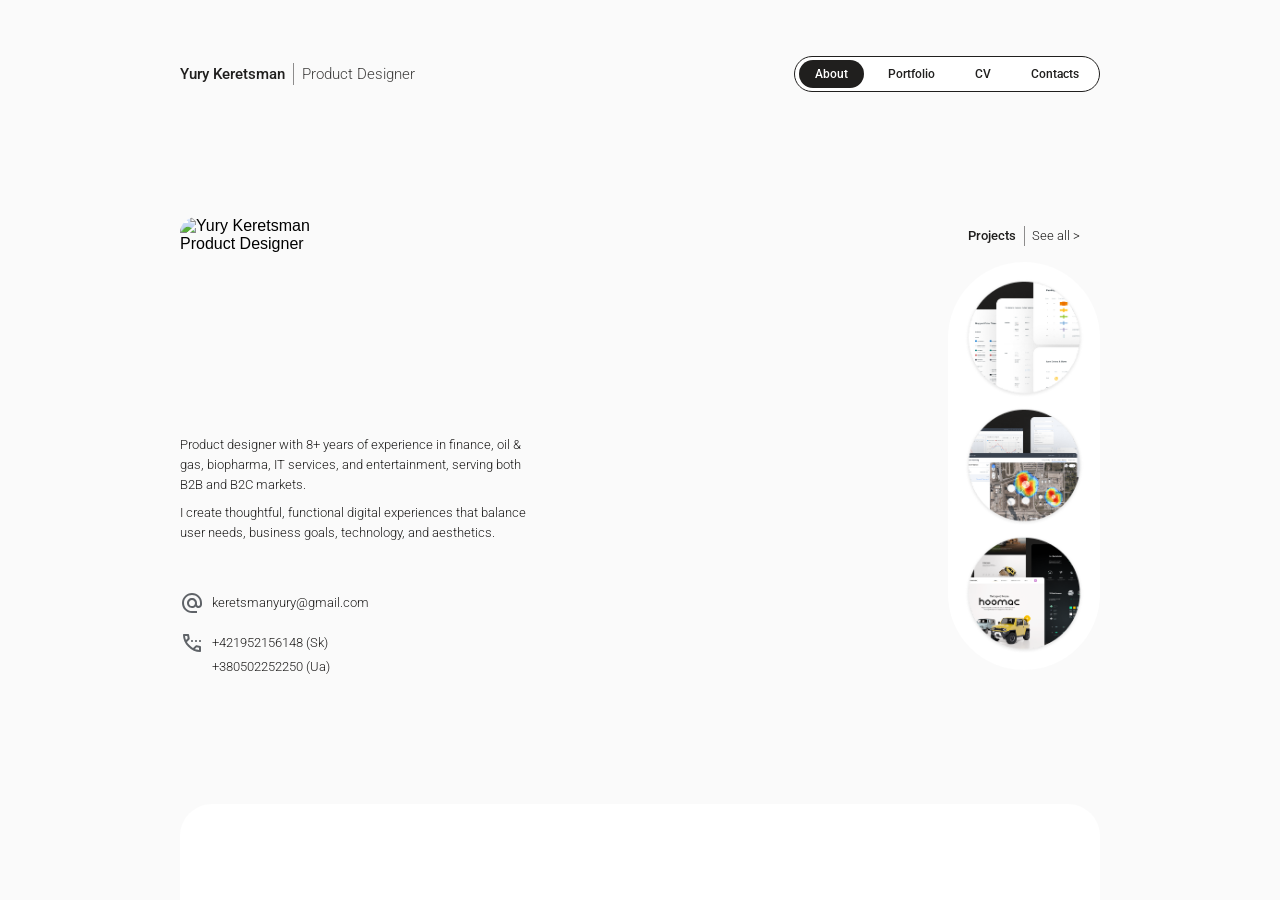
==== index.html @ 00b0b69a "Initial commit portfolio" ====
<!DOCTYPE html>
<html lang="en">
<head>
  <meta charset="UTF-8">
  <title>My Portfolio</title>
  <link rel="stylesheet" href="style.css">
  <link rel="icon" href="favicon.png" type="image/x-icon">
  <link href="https://fonts.googleapis.com/css?family=Roboto:300,400,500&display=swap" rel="stylesheet">
</head>
<body>
  <!-- Global Navigation Header -->
  <header id="global-header">
    <div id="site-name">
      <span class="site-static">Yury Keretsman</span>
      <span class="site-divider"></span>
      <span class="site-dynamic">Product Designer</span>
    </div>
    <nav id="tab-bar">
      <button class="tab" data-target="section1">About</button>
      <button class="tab" data-target="section2">Portfolio</button>
      <button class="tab" data-target="section3">CV</button>
      <button class="tab" data-target="section4">Contacts</button>
    </nav>
  </header>

  <!-- Content Sections -->
  <main>
    <section id="section1" class="content-section active">
      <div class="section1-wrapper">
        <div class="section1-columns">
          <div class="section1-bio">
            <img 
              src="assets/YuryKeretsman.png" 
              alt="Yury Keretsman Product Designer" 
              width="170" 
              height="170"
              class="bio-image"
            >
            <div class="bio-description">
              <p class="bio-paragraph">
                Product designer with 8+ years of experience in finance, oil & gas, biopharma, IT services, and entertainment, serving both B2B and B2C markets.
              </p>
              <p class="bio-paragraph">
                I create thoughtful, functional digital experiences that balance user needs, business goals, technology, and aesthetics.
              </p>
            </div>
            <div class="bio-contacts">
              <div class="contact-row">
                <img src="Assets/icons/email.svg" alt="Email icon" class="contact-icon">
                <span class="contact-email">keretsmanyury@gmail.com</span>
              </div>
              <div class="contact-row">
                <img src="Assets/icons/phone.svg" alt="Phone icon" class="contact-icon">
                <span class="contact-phone">+421952156148 (Sk)<br>+380502252250 (Ua)
                </span>
              </div>
            </div>
          </div>
          <div class="section1-works">
            <div class="section1-works-header-row">
              <div class="section1-works-header">Projects</div>
              <span class="section1-works-divider"></span>
              <a href="#" class="section1-works-link" id="see-all-link">See all &gt;</a>
            </div>
            <div class="section1-works-block">
              <div class="works-thumbs">
                <div class="works-thumb-wrapper">
                  <img src="Assets/projects/thumbs/project-thumb-1.png" alt="Project 1" class="works-thumb-img">
                  <div class="works-thumb-overlay">
                    <span class="works-thumb-arrow"></span>
                  </div>
                  <div class="works-thumb-popup">
                    <div class="works-thumb-popup-col">
                      <!-- Left column content for Project 1 -->
                    </div>
                    <div class="works-thumb-popup-col">
                      <!-- Right column content for Project 1 -->
                    </div>
                    <span class="works-thumb-popup-arrow works-thumb-popup-arrow-top"></span>
                  </div>
                </div>
                <div class="works-thumb-wrapper">
                  <img src="Assets/projects/thumbs/project-thumb-2.png" alt="Project 2" class="works-thumb-img">
                  <div class="works-thumb-overlay">
                    <span class="works-thumb-arrow"></span>
                  </div>
                  <div class="works-thumb-popup">
                    <div class="works-thumb-popup-col">
                      <!-- Left column content for Project 2 -->
                    </div>
                    <div class="works-thumb-popup-col">
                      <!-- Right column content for Project 2 -->
                    </div>
                    <span class="works-thumb-popup-arrow works-thumb-popup-arrow-middle"></span>
                  </div>
                </div>
                <div class="works-thumb-wrapper">
                  <img src="Assets/projects/thumbs/project-thumb-3.png" alt="Project 3" class="works-thumb-img">
                  <div class="works-thumb-overlay">
                    <span class="works-thumb-arrow"></span>
                  </div>
                  <div class="works-thumb-popup">
                    <div class="works-thumb-popup-col">
                      <!-- Left column content for Project 3 -->
                    </div>
                    <div class="works-thumb-popup-col">
                      <!-- Right column content for Project 3 -->
                    </div>
                    <span class="works-thumb-popup-arrow works-thumb-popup-arrow-bottom"></span>
                  </div>
                </div>
              </div>
            </div>
          </div>
        </div>
        <div class="section1-footer">
          <!-- Footer content goes here -->
        </div>
      </div>
    </section>
    <section id="section2" class="content-section">
      <h2>Section 2</h2>
      <button class="project-card" data-title="Project 2">Open Project 2</button>
    </section>
    <section id="section3" class="content-section">
      <h2>Section 3</h2>
      <button class="project-card" data-title="Project 3">Open Project 3</button>
    </section>
    <section id="section4" class="content-section">
      <h2>Section 4</h2>
      <button class="project-card" data-title="Project 4">Open Project 4</button>
    </section>
  </main>

  <!-- Project Modal -->
  <div id="project-modal" class="modal">
    <div class="modal-content">
      <span class="close-btn">&times;</span>
      <h3 id="modal-title">Project Title</h3>
      <p>Project details go here...</p>
    </div>
  </div>

  <script src="script.js"></script>
</body>
</html>
---- style.css ----
body {
  font-family: Arial, sans-serif;
  margin: 0;
  background: var(--greylight); /* set greylight background for all pages */
}

header {
  background-color: transparent; /* changed from #007acc */
  color: var(--black); /* changed from white */
  display: flex;
  justify-content: space-between;
  align-items: center;
  flex-wrap: wrap;
  max-width: 920px;
  margin-left: auto;
  margin-right: auto;
  height: 36px;
  margin-top: 56px;
}

/* Color variables */
:root {
  --black: #201F1E;
  --white: #ffffff;
  --greylight: #FAFAFA;
}

/* Tab-bar wrapper */
#tab-bar {
  display: flex;
  flex-wrap: wrap;
  height: 36px;
  border: 1px solid var(--black);
  background: var(--white);
  align-items: center;
  margin-top: 0;
  box-sizing: border-box;
  border-radius: 18px; /* updated from 6px to 18px */
  overflow: hidden;
  padding-left: 4px;
  padding-right: 4px;
}

/* Tab buttons */
#tab-bar .tab {
  font-family: 'Roboto', Arial, sans-serif;
  font-size: 12px;
  font-weight: 500;
  color: var(--black);
  background: transparent;
  border: none;
  outline: none;
  padding: 0 16px;
  height: 28px;
  margin-left: 8px;
  margin-right: 0;
  cursor: pointer;
  border-radius: 14px; /* updated from 4px to 14px */
  transition: background 0.3s, color 0.3s;
  display: flex;
  align-items: center;
  justify-content: center;
  white-space: nowrap;
}

/* Remove left margin for first tab */
#tab-bar .tab:first-child {
  margin-left: 0;
}

/* Selected tab */
#tab-bar .tab.selected {
  background: var(--black);
  color: var(--white);
  transition: background 0.3s, color 0.3s;
}

/* Content Sections */
.content-section {
  display: none;
  padding: 20px;
  max-width: 920px;
  margin-left: auto;
  margin-right: auto;
}

.content-section.active {
  display: block;
}

#section1.content-section {
  padding: 0;
}

/* Modal Styling */
.modal {
  display: none; /* hidden by default */
  position: fixed;
  z-index: 1000;
  left: 0;
  top: 0;
  width: 100%;
  height: 100%;
  background-color: rgba(0,0,0,0.5);
}

.modal-content {
  background-color: white;
  margin: 10% auto;
  padding: 20px;
  width: 80%;
  max-width: 500px;
  position: relative;
  box-sizing: border-box;
}

.close-btn {
  position: absolute;
  right: 10px;
  top: 5px;
  cursor: pointer;
  font-size: 24px;
}

#site-name {
  display: flex;
  align-items: center;
  gap: 8px; /* changed from 12px to 8px */
  font-size: 18px;
  font-weight: 500;
  color: var(--black); /* ensure black text */
}

.site-static {
  white-space: nowrap;
  color: var(--black);
  font-family: 'Roboto', Arial, sans-serif;
  font-size: 15px;
  font-weight: 500; /* Medium */
}

.site-divider {
  display: inline-block;
  width: 0.5px;
  height: 22px;
  background: var(--black);
  opacity: 0.5;
  margin: 0; /* removed 8px margin */
}

.site-dynamic {
  white-space: nowrap;
  font-family: 'Roboto', Arial, sans-serif;
  font-size: 15px;
  font-weight: 300; /* Light */
  opacity: 0.85;
  color: var(--black); /* ensure black text */
}

/* Section 1 Wrapper */
.section1-wrapper {
  width: 100%;
  min-height: calc(100vh - 56px - 36px);
  display: flex;
  flex-direction: column;
  justify-content: flex-end;
  position: relative;
}

.section1-columns {
  display: flex;
  flex: 1 1 auto;
  width: 100%;
  gap: 0;
  align-items: center;
  margin-bottom: 96px;
}

.section1-bio {
  display: flex;
  flex-direction: column;
  gap: 48px;
  justify-content: flex-start;
  align-items: flex-start;
  flex: 1 1 0; /* occupy all available horizontal space */
  min-width: 0;
}

.bio-image {
  width: 170px;
  height: 170px;
  object-fit: cover;
  border-radius: 16px;
  display: block;
}

.bio-description {
  display: flex;
  flex-direction: column;
  gap: 8px;
  max-width: 360px;
}

.bio-paragraph {
  font-family: 'Roboto', Arial, sans-serif;
  font-size: 13px;
  font-weight: 300;
  color: var(--black);
  margin: 0;
  line-height: 20px; /* set line-height to 20px */
}

.bio-contacts {
  display: flex;
  flex-direction: column;
  gap: 16px; /* more space between rows */
}

.contact-row {
  display: flex;
  align-items: flex-start;
  gap: 8px;
}

.contact-icon {
  width: 24px;
  height: 24px;
  flex-shrink: 0;
  display: block;
}

.contact-email,
.contact-phone {
  font-family: 'Roboto', Arial, sans-serif;
  font-size: 13px;
  font-weight: 300; /* Light */
  color: var(--black);
  line-height: 24px; /* updated to 24px */
  display: block;
  white-space: pre-line;
}

.section1-works {
  width: 152px;
  flex: 0 0 152px;
  display: flex;
  flex-direction: column;
  align-items: center;
  justify-content: center; /* vertically center content */
  height: 100%;
}

.section1-works-header-row {
  display: flex;
  align-items: center;
  gap: 8px;
}

.section1-works-header {
  font-family: 'Roboto', Arial, sans-serif;
  font-size: 13px;
  font-weight: 500;
  color: var(--black);
  line-height: 20px;
  margin: 0;
}

.section1-works-divider {
  display: inline-block;
  width: 0.5px;
  height: 20px;
  background: var(--black);
  opacity: 0.5;
  margin: 0; /* removed 8px margin */
}

.section1-works-link {
  font-family: 'Roboto', Arial, sans-serif;
  font-size: 13px;
  font-weight: 300; /* Light */
  color: var(--black);
  text-decoration: none;
  cursor: pointer;
  line-height: 20px;
  margin: 0;
  transition: text-decoration 0.2s;
}

.section1-works-link:hover {
  text-decoration: underline;
}

.section1-footer {
  width: 100%;
  height: 96px;
  background: var(--white);
  border-top-left-radius: 32px;
  border-top-right-radius: 32px;
  position: absolute;
  left: 0;
  bottom: 0;
  box-sizing: border-box;
  display: flex;
  align-items: center;
  justify-content: center;
}

.section1-works-block {
  width: 100%;
  height: 408px;
  background: var(--white);
  border-radius: 76px;
  margin-top: 16px;
  box-sizing: border-box;
  display: flex;
  align-items: center;
  justify-content: center;
}

.works-thumbs {
  display: flex;
  flex-direction: column;
  align-items: center;
  justify-content: center;
  gap: 8px;
  height: 100%;
  width: 100%;
}

/* Default thumb size */
.works-thumb-img {
  width: 120px;
  height: 120px;
  object-fit: cover;
  border-radius: 24px;
  display: block;
  position: relative;
  cursor: pointer;
  transition: width 0.2s, height 0.2s;
}

/* Wrapper for hover effect */
.works-thumb-wrapper {
  position: relative;
  width: 120px;
  height: 120px;
  display: flex;
  align-items: center;
  justify-content: center;
  transition: width 0.2s, height 0.2s;
}

/* Hovered image enlarged */
.works-thumb-wrapper:hover {
  width: 136px;
  height: 136px;
}

.works-thumb-wrapper:hover .works-thumb-img {
  width: 136px;
  height: 136px;
}

/* Not hovered images shrink when any wrapper is hovered */
.works-thumbs:hover .works-thumb-wrapper:not(:hover) {
  width: 104px;
  height: 104px;
}
.works-thumbs:hover .works-thumb-wrapper:not(:hover) .works-thumb-img {
  width: 104px;
  height: 104px;
}

/* Overlay resizes with wrapper */
.works-thumb-overlay {
  position: absolute;
  top: 0;
  left: 0;
  width: 100%;
  height: 100%;
  border-radius: 50%;
  background: rgba(32, 31, 30, 0.7);
  display: flex;
  align-items: center;
  justify-content: center;
  opacity: 0;
  transition: opacity 0.2s;
  pointer-events: none;
}

.works-thumb-wrapper:hover .works-thumb-overlay {
  opacity: 1;
  pointer-events: auto;
}

.works-thumb-arrow {
  width: 32px;
  height: 32px;
  display: block;
  background: url('Assets/icons/arrow_forward.svg') center center no-repeat;
  background-size: contain;
  pointer-events: none;
}

/* Popup styles for works-thumbs */
.works-thumb-popup {
  position: fixed;
  left: calc(50% - 48px); /* move 48px to the left */
  top: calc(50% + 24px);  /* move 24px to the bottom */
  transform: translate(-50%, -50%);
  width: 668px;
  height: 336px;
  background: var(--white);
  border-radius: 32px;
  box-shadow: 0 8px 32px rgba(32, 31, 30, 0.12);
  display: flex;
  flex-direction: row;
  align-items: stretch;
  z-index: 100;
  opacity: 0;
  pointer-events: none;
  transition: opacity 0.2s;
}

/* Show popup on hover */
.works-thumb-wrapper:hover .works-thumb-popup {
  opacity: 1;
  pointer-events: auto;
}

/* Popup columns */
.works-thumb-popup-col {
  flex: 1 1 0;
  padding: 32px;
  display: flex;
  flex-direction: column;
  justify-content: center;
}

/* Triangle arrow base style */
.works-thumb-popup-arrow {
  position: absolute;
  right: -24px;
  width: 24px;
  height: 24px;
  background: transparent;
  z-index: 101;
  display: block;
}

/* Top-right for first hover */
.works-thumb-popup-arrow-top {
  top: 32px;
}

/* Middle-right for second hover */
.works-thumb-popup-arrow-middle {
  top: 50%;
  transform: translateY(-50%);
}

/* Bottom-right for third hover */
.works-thumb-popup-arrow-bottom {
  bottom: 32px;
}

/* Triangle shape using CSS */
.works-thumb-popup-arrow::after {
  content: '';
  display: block;
  width: 0;
  height: 0;
  border-top: 12px solid transparent;
  border-bottom: 12px solid transparent;
  border-left: 24px solid #fff;
}

/* Responsive Media Queries */

/* Small devices (phones, max-width 600px) */
@media (max-width: 600px) {
  header {
    flex-direction: column;
    align-items: flex-start;
  }

  #tab-bar {
    flex-direction: column;
    width: 100%;
  }

  #tab-bar button {
    width: 100%;
  }

  .modal-content {
    width: 90%;
    margin: 20% auto;
    padding: 15px;
  }
}

/* Medium devices (tablets, 601px - 1024px) */
@media (min-width: 601px) and (max-width: 1024px) {
  #tab-bar button {
    flex: 1 1 45%;
    margin: 5px;
  }

  .modal-content {
    width: 70%;
  }
}
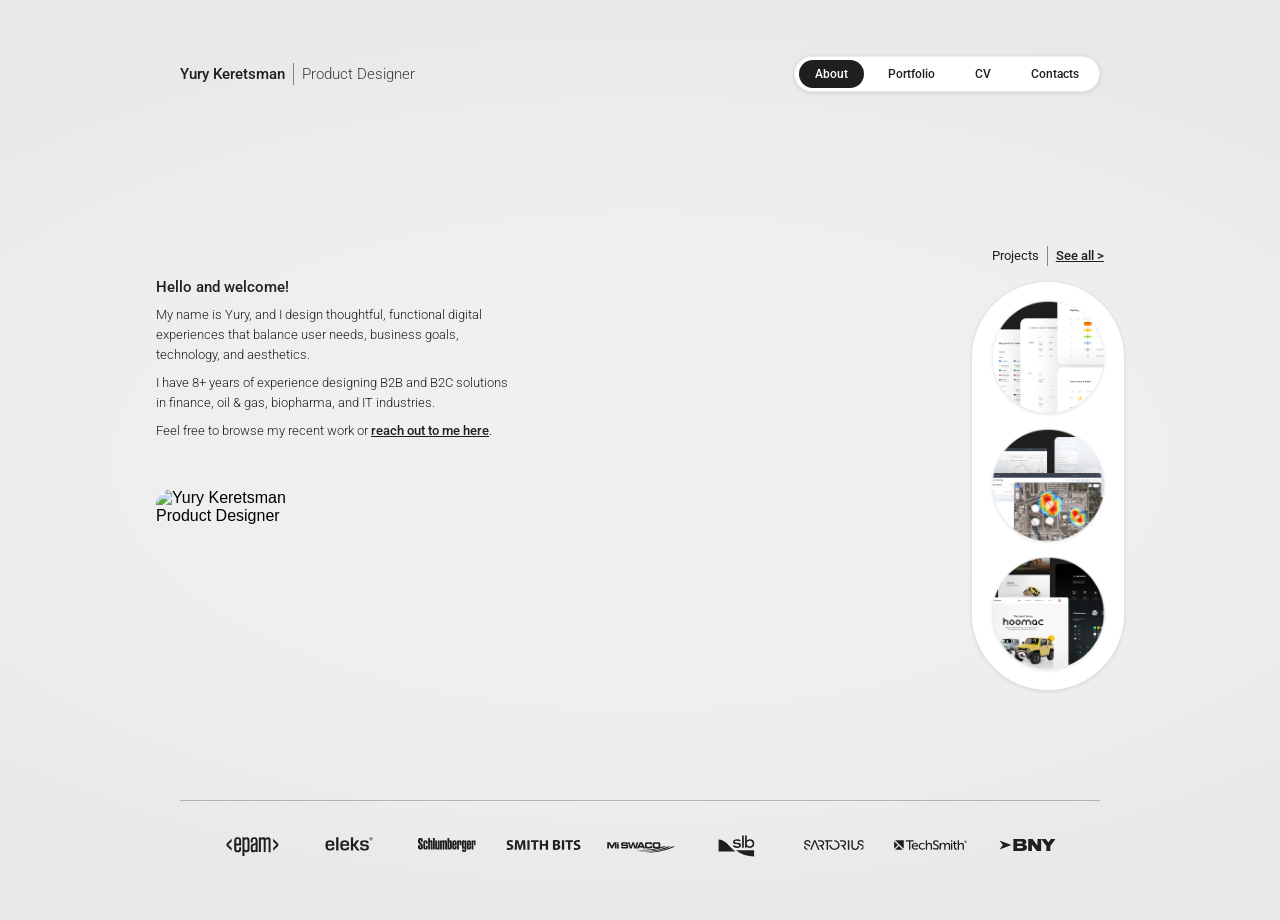
==== commit f4e77b75: "Content added" ====
--- a/index.html
+++ b/index.html
@@ -29,32 +29,28 @@
       <div class="section1-wrapper">
         <div class="section1-columns">
           <div class="section1-bio">
+            
+            <div class="bio-description">
+              <p class="bio-paragraph-header">
+                Hello and welcome!
+              </p>
+              <p class="bio-paragraph">
+                My name is Yury, and I design thoughtful, functional digital experiences that balance user needs, business goals, technology, and aesthetics.
+              </p>
+              <p class="bio-paragraph">
+                I have 8+ years of experience designing B2B and B2C solutions in finance, oil & gas, biopharma, and IT industries.
+              </p>
+              <p class="bio-paragraph">
+                Feel free to browse my recent work or <a href="#" class="section1-works-link" id="reach-out">reach out to me here</a>.
+              </p>
+            </div>
             <img 
               src="assets/YuryKeretsman.png" 
               alt="Yury Keretsman Product Designer" 
-              width="170" 
-              height="170"
+              width="197" 
+              height="197"
               class="bio-image"
             >
-            <div class="bio-description">
-              <p class="bio-paragraph">
-                Product designer with 8+ years of experience in finance, oil & gas, biopharma, IT services, and entertainment, serving both B2B and B2C markets.
-              </p>
-              <p class="bio-paragraph">
-                I create thoughtful, functional digital experiences that balance user needs, business goals, technology, and aesthetics.
-              </p>
-            </div>
-            <div class="bio-contacts">
-              <div class="contact-row">
-                <img src="Assets/icons/email.svg" alt="Email icon" class="contact-icon">
-                <span class="contact-email">keretsmanyury@gmail.com</span>
-              </div>
-              <div class="contact-row">
-                <img src="Assets/icons/phone.svg" alt="Phone icon" class="contact-icon">
-                <span class="contact-phone">+421952156148 (Sk)<br>+380502252250 (Ua)
-                </span>
-              </div>
-            </div>
           </div>
           <div class="section1-works">
             <div class="section1-works-header-row">
@@ -64,7 +60,7 @@
             </div>
             <div class="section1-works-block">
               <div class="works-thumbs">
-                <div class="works-thumb-wrapper">
+                <div class="works-thumb-wrapper" data-modal-target="project1">
                   <img src="Assets/projects/thumbs/project-thumb-1.png" alt="Project 1" class="works-thumb-img">
                   <div class="works-thumb-overlay">
                     <span class="works-thumb-arrow"></span>
@@ -72,14 +68,27 @@
                   <div class="works-thumb-popup">
                     <div class="works-thumb-popup-col">
                       <!-- Left column content for Project 1 -->
+                      <img 
+                        src="Assets/projects/thumbs/work-thumb-popup-image01.png" 
+                        alt="CRM Portal Mockup Thumb" 
+                        width="288" 
+                        height="288"
+                        class="work-thumb-popup-image"
+                      > 
                     </div>
                     <div class="works-thumb-popup-col">
                       <!-- Right column content for Project 1 -->
+                      <p class="bio-paragraph-header">
+                        CRM Portal
+                      </p>
+                      <p class="bio-paragraph">
+                        A centralized platform for subscription management, providing collaboration between customers, administrators, sales, and distributors
+                      </p>
                     </div>
                     <span class="works-thumb-popup-arrow works-thumb-popup-arrow-top"></span>
                   </div>
                 </div>
-                <div class="works-thumb-wrapper">
+                <div class="works-thumb-wrapper" data-modal-target="project2">
                   <img src="Assets/projects/thumbs/project-thumb-2.png" alt="Project 2" class="works-thumb-img">
                   <div class="works-thumb-overlay">
                     <span class="works-thumb-arrow"></span>
@@ -87,14 +96,27 @@
                   <div class="works-thumb-popup">
                     <div class="works-thumb-popup-col">
                       <!-- Left column content for Project 2 -->
+                      <img 
+                        src="Assets/projects/thumbs/work-thumb-popup-image03.png" 
+                        alt="Geospatial Monitoring App Mockup Thumb" 
+                        width="288" 
+                        height="288"
+                        class="work-thumb-popup-image"
+                      > 
                     </div>
                     <div class="works-thumb-popup-col">
                       <!-- Right column content for Project 2 -->
+                      <p class="bio-paragraph-header">
+                        Geospatial Monitoring Platform
+                      </p>
+                      <p class="bio-paragraph">
+                        Solution empowers Oil & Gas companies to monitor facilities by analyzing data from a network of substance and imaging sensors.
+                      </p>
                     </div>
                     <span class="works-thumb-popup-arrow works-thumb-popup-arrow-middle"></span>
                   </div>
                 </div>
-                <div class="works-thumb-wrapper">
+                <div class="works-thumb-wrapper" data-modal-target="project3">
                   <img src="Assets/projects/thumbs/project-thumb-3.png" alt="Project 3" class="works-thumb-img">
                   <div class="works-thumb-overlay">
                     <span class="works-thumb-arrow"></span>
@@ -102,44 +124,659 @@
                   <div class="works-thumb-popup">
                     <div class="works-thumb-popup-col">
                       <!-- Left column content for Project 3 -->
+                      <img 
+                        src="Assets/projects/thumbs/work-thumb-popup-image02.png" 
+                        alt="Car Interface Concept Mockup Thumb" 
+                        width="288" 
+                        height="288"
+                        class="work-thumb-popup-image"
+                      > 
                     </div>
                     <div class="works-thumb-popup-col">
                       <!-- Right column content for Project 3 -->
+                      <p class="bio-paragraph-header">
+                        Car Interface Concept 
+                      </p>
+                      <p class="bio-paragraph">
+                        This personal project began with a design exploration of a vehicle interface that’s simple to produce, tech-ready, and driver-friendly, inspired by debates between digital minimalists and fans of tactile controls.
+                      </p>
                     </div>
                     <span class="works-thumb-popup-arrow works-thumb-popup-arrow-bottom"></span>
                   </div>
                 </div>
+                <!-- overlay must come after the wrappers -->
+                <div class="white-overlay" aria-hidden="true"></div>
               </div>
             </div>
           </div>
         </div>
         <div class="section1-footer">
           <!-- Footer content goes here -->
+          <img src="Assets/Logos/Logos01.svg" alt="Logo 1" class="footer-logo">
+          <img src="Assets/Logos/Logos02.svg" alt="Logo 2" class="footer-logo">
+          <img src="Assets/Logos/Logos03.svg" alt="Logo 3" class="footer-logo">
+          <img src="Assets/Logos/Logos04.svg" alt="Logo 4" class="footer-logo">
+          <img src="Assets/Logos/Logos05.svg" alt="Logo 5" class="footer-logo">
+          <img src="Assets/Logos/Logos06.svg" alt="Logo 6" class="footer-logo">
+          <img src="Assets/Logos/Logos07.svg" alt="Logo 7" class="footer-logo">
+          <img src="Assets/Logos/Logos08.svg" alt="Logo 8" class="footer-logo">
+          <img src="Assets/Logos/Logos09.svg" alt="Logo 9" class="footer-logo">
         </div>
       </div>
     </section>
     <section id="section2" class="content-section">
-      <h2>Section 2</h2>
-      <button class="project-card" data-title="Project 2">Open Project 2</button>
+      <div class="section2-wrapper">
+        <div class="section-header">
+          <div class="sort-tabs">
+            <div class="sort-tab selected" data-sort="relevant">Relevant</div>
+            <div class="sort-tab" data-sort="recent">Recent</div>
+          </div>
+          <button id="menu-toggle" aria-label="Filters"><img src="Assets/icons/filter.svg" alt="External link icon"></button>
+          <div id="filter-tabs">
+            <div class="filter-tab selected" data-filter="all">All Projects</div>
+            <div class="filter-tab" data-filter="it">IT</div>
+            <div class="filter-tab" data-filter="oilgas">Oil&Gas</div>
+            <div class="filter-tab" data-filter="fintech">Fintech</div>
+            <div class="filter-tab" data-filter="biopharma">Biopharma</div>
+            <div class="filter-tab" data-filter="other">Other</div>
+          </div>
+        </div>
+        <div class="section2-content-overlay"></div>
+        <div class="section2-content">
+          <!-- Card 00001 ---- CRM -->
+          <div class="portfolio-card"
+            data-title="CRM Portal"
+            id="project1"
+            data-category="it"
+            data-date="2024-06-01"
+            data-modal-layout="product"
+            data-modal-tag="Digital Media"
+            data-modal-customer-info="Digital Solution Provider<br>73+ million customers from 190 countries<br>B2C / B2B"
+            data-modal-goals-info="Reduce the workload of the Customer Support team by improving the customer self-service processes<br>Develop new user journeys to match the Company’s new subscription-based business model<br>Optimize Company’s IT environments from 8 separate platforms to a single role-based CRM"
+            data-modal-participation-info="Ground-up solution development from stakeholder and user interviews to design handover within the project’s core lead team<br>User testing conduction to suggest and implement system improvements<br>Creation and maintaining of the custom design system in close collaboration with the FE team"
+            data-hero-image="Assets/projects/heroimages/Modal/modal-product-image-01.png"
+            data-mockups="Assets/projects/mockups/01CRM/CRM-mockup-01.png,Assets/projects/mockups/01CRM/CRM-mockup-02.png,Assets/projects/mockups/01CRM/CRM-mockup-03.png,Assets/projects/mockups/01CRM/CRM-mockup-04.png,Assets/projects/mockups/01CRM/CRM-mockup-05.png"
+            data-mockup-captions="Examples of service blue prints and business process models that were used to define solutions and deliver the scope to the Dev Team,Some ready mockups of the Admin part of the portal,Parts of the documentation describing the tokenized Design System,Examples of user-testing scenarios and results per personas,Some ready mockups of the Customer part of the portal">
+            <div class="portfolio-card-thumbnail">
+              <img 
+                src="Assets/projects/thumbs/portfolio-card-thumbnail01.png" 
+                alt="CRM Portal Mockup Thumbnail" 
+                width="100%" 
+                height="auto"
+              >
+              <div class="portfolio-card-overlay">
+                <span class="portfolio-card-overlay-arrow"></span>
+              </div>
+            </div>
+            <div class="portfolio-card-description">
+              <div class="portfolio-card-description-header">
+                <p class="portfolio-paragraph-header">CRM Portal</p>
+                <div class="portfolio-card-tags">
+                  <span class="portfolio-card-tag">B2C / B2B</span>
+                  <span class="portfolio-card-tag">IT</span>
+                </div>
+              </div>
+              <p class="bio-paragraph">A centralized platform for subscription management, providing collaboration between customers, administrators, sales, and distributors.</p>
+            </div>
+          </div>
+          <!-- Card 00002 ---- FinTech -->
+          <div class="portfolio-card" 
+            data-title="Financial Monitoring Platform"
+            data-category="fintech"
+            data-date="2025-09-01"
+            data-modal-layout="product"
+            data-modal-tag="FinTech"
+            data-modal-customer-info="AA-rated G-SIB Bank (USA)<br>Assets Under Management: US$2.03 trillion<br>B2C / B2B"
+            data-modal-goals-info="Create new product within the existing Data & Analytics infrastructure to manage customer’s assets<br>Apply a single consistent design-language through all the company’s products"
+            data-modal-participation-info="Developed a new product starting from Subject Matter Experts  interviews, provided the smooth integration into the existing processes<br>Collaborated with Customer’s design teams to enhance and maintain the design system"
+            data-hero-image="Assets/projects/heroimages/Modal/modal-product-image-02.png"
+            data-mockups="Assets/projects/mockups/02Fin/fin-mockup-01.png,Assets/projects/mockups/02Fin/fin-mockup-02.png,Assets/projects/mockups/02Fin/fin-mockup-03.png,Assets/projects/mockups/02Fin/fin-mockup-04.png"
+            data-mockup-captions="Mockups of LLM powered and tabular/visual interfaces,Mockups of analysis configuration tools featuring complex rule-based criteria,Examples of simple straightforward service blueprints that were created during the discovery stage,Examples of design deliveries utilizing Figma’s annotations and some custom mark-ups">
+            <div class="portfolio-card-thumbnail">
+              <img 
+                src="Assets/projects/thumbs/portfolio-card-thumbnail02.png" 
+                alt="Financial Monitoring Platform Mockup Thumbnail" 
+                width="100%" 
+                height="auto"
+              >
+              <div class="portfolio-card-overlay">
+                <span class="portfolio-card-overlay-arrow"></span>
+              </div>
+            </div>
+            <div class="portfolio-card-description">
+              <div class="portfolio-card-description-header">
+                <p class="portfolio-paragraph-header">Financial Monitoring Platform</p>
+                <div class="portfolio-card-tags">
+                  <span class="portfolio-card-tag">B2C / B2B</span>
+                  <span class="portfolio-card-tag">FinTech</span>
+                </div>
+              </div>
+              <p class="bio-paragraph">A performance-tracking platform for bank clients, providing insights for both large stakeholders and portfolio management companies.</p>
+            </div>
+          </div>
+          <!-- Card 00003 ---- Vehicle -->
+          <div class="portfolio-card" 
+            data-title="Web Experience for Concept Vehicle"
+            data-category="other"
+            data-date="2025-06-01"
+            data-modal-layout="product"
+            data-external-link-cta="Visit the Hoomac.space webpage"
+            data-modal-tag="Personal EDU Project"
+            data-modal-goals-info="Create a webpage to showcase personal design-concept<br>Explore relevant no-code and vibe-code tools and processes"
+            data-modal-participation-info="Designed and developed the webpage using no-code editors and vibe-coding technics<br>Created the concept and 3d visualization of the vehicle, iconography, infographics"
+            data-hero-image="Assets/projects/heroimages/Modal/modal-product-image-03.png"
+            data-mockups="Assets/projects/mockups/03Vehic/fin-mockup-01.png,Assets/projects/mockups/03Vehic/fin-mockup-02.png"
+            data-mockup-captions="Mockups of the landing page featuring 3d sequence animations,Mockups of the infographics that were used to communicate the main ideas behind the concept"
+            data-external-link="https://hoomac.space">
+            <div class="portfolio-card-thumbnail">
+              <img 
+                src="Assets/projects/thumbs/portfolio-card-thumbnail03.png" 
+                alt="Web Experience for Concept Vehicle Mockup Thumbnail" 
+                width="100%" 
+                height="auto"
+              >
+              <div class="portfolio-card-overlay">
+                <span class="portfolio-card-overlay-arrow"></span>
+              </div>
+            </div>
+            <div class="portfolio-card-description">
+              <div class="portfolio-card-description-header">
+                <p class="portfolio-paragraph-header">Web Experience for Concept Vehicle</p>
+                <div class="portfolio-card-tags">
+                  <span class="portfolio-card-tag">Personal EDU Project</span>
+                  <span class="portfolio-card-tag">Automotive</span>
+                </div>
+              </div>
+              <p class="bio-paragraph">The desktop-first webpage to describe the concept of the budget SUV and the UX behind it’s digital and physical interfaces.</p>
+            </div>
+          </div>
+          <!-- Card 00004 ---- Biopharma -->
+          <div class="portfolio-card" 
+            data-title="Robotics Control Software"
+            data-category="biopharma"
+            data-date="2024-03-01"
+            data-modal-layout="product"
+            data-modal-tag="Biopharmaceutical"
+            data-modal-customer-info="International pharmaceutical and lab equipment supplier<br>60+ locations worldwide<br>Internal solution"
+            data-modal-goals-info="Develop an embedded Raspberry Pi software to control a robot that conducts biopharmaceutical experiments<br>Fit into very tight deadlines to provide continuous production process"
+            data-modal-participation-info="Worked with stakeholders to define requirements and ideate workflows in a very tight schedule<br>Built high-fidelity mockups based on the corporate design system and provided detailed deliverables to the dev team and created design documentation"
+            data-hero-image="Assets/projects/heroimages/Modal/modal-product-image-04.png"
+            data-mockups="Assets/projects/mockups/04Bio/bio-mockup-01.png,Assets/projects/mockups/04Bio/bio-mockup-02.png"
+            data-mockup-captions="Mockups showing the monitoring and configuration parts of the software,Mockups showing the monitoring, configuration and data exporting parts of the software">
+            <div class="portfolio-card-thumbnail">
+              <img 
+                src="Assets/projects/thumbs/portfolio-card-thumbnail04.png" 
+                alt="Robotics Control Software Raspberry Mockup Thumbnail" 
+                width="100%" 
+                height="auto"
+              >
+              <div class="portfolio-card-overlay">
+                <span class="portfolio-card-overlay-arrow"></span>
+              </div>
+            </div>
+            <div class="portfolio-card-description">
+              <div class="portfolio-card-description-header">
+                <p class="portfolio-paragraph-header">Robotics Control Software</p>
+                <div class="portfolio-card-tags">
+                  <span class="portfolio-card-tag">Internal solution</span>
+                  <span class="portfolio-card-tag">Biopharma</span>
+                </div>
+              </div>
+              <p class="bio-paragraph">An embedded robotics control software that allows users to conduct and analyze semi-automated biopharmaceutical experiments.</p>
+            </div>
+          </div>
+          <!-- Card 00005 ---- Carmedia -->
+          <div class="portfolio-card" 
+            data-title="Car Interface Concept"
+            id="project3"
+            data-category="other"
+            data-date="2025-03-01"
+            data-modal-layout="product"
+            data-modal-tag="Automotive"
+            data-external-link-cta="See the detailed case study"
+            data-modal-goals-info="Explore new design area of vehicle interfaces<br>Experiment with ideas of combining custom digital interface and physical controls"
+            data-modal-participation-info="Ideated a new concept of budget SUV interface<br>Created 2.5d design language to cover UI for all the necessary flows"
+            data-hero-image="Assets/projects/heroimages/Modal/modal-product-image-05.png"
+            data-mockups="Assets/projects/mockups/05Med/med-mockup-01.png,Assets/projects/mockups/05Med/med-mockup-02.png,Assets/projects/mockups/05Med/med-mockup-03.png"
+            data-mockup-captions="Mockups of the main interface and the dashboard,Screenshots from the description of the design system,Documentation that describes the physical dial control designed to manipulate the UI"
+            data-external-link="https://hoomac.space/entertainment.html">
+            <div class="portfolio-card-thumbnail">
+              <img 
+                src="Assets/projects/thumbs/portfolio-card-thumbnail05.png" 
+                alt="Car Interface Concept Mockup Thumbnail" 
+                width="100%" 
+                height="auto"
+              >
+              <div class="portfolio-card-overlay">
+                <span class="portfolio-card-overlay-arrow"></span>
+              </div>
+            </div>
+            <div class="portfolio-card-description">
+              <div class="portfolio-card-description-header">
+                <p class="portfolio-paragraph-header">Car Interface Concept </p>
+                <div class="portfolio-card-tags">
+                  <span class="portfolio-card-tag">Personal EDU Project</span>
+                  <span class="portfolio-card-tag">Automotive</span>
+                </div>
+              </div>
+              <p class="bio-paragraph">This personal project began with a design exploration of a vehicle interface that’s simple to produce, tech-ready, and driver-friendly, inspired by debates between digital minimalists and fans of tactile controls.</p>
+            </div>
+          </div>
+          <!-- Card 00006 ---- Geospatial -->
+          <div class="portfolio-card" 
+            data-title="Geospatial Monitoring Platform"
+            id="project2"
+            data-category="oilgas"
+            data-date="2019-06-01"
+            data-modal-layout="product"
+            data-modal-tag="Oil&Gas"
+            data-modal-customer-info="Oilfield services and equipment supplier<br>Operating in 70+ countries<br>B2B"
+            data-modal-goals-info="Develop the highly customizable platform to cover a variety of customer needs<br>Design separate solutions tailored for specific customers"
+            data-modal-participation-info="Working directly with customers to conduct discoveries per required features in a team of 2 designers<br>Delivered to the platform design by developing new custom features required for each new facility covered<br>Designed information architecture for the application’s widget-based architecture<br>Created and maintained the design system"
+            data-hero-image="Assets/projects/heroimages/Modal/modal-product-image-06.png"
+            data-mockups="Assets/projects/mockups/06Gas/gas-mockup-01.png,Assets/projects/mockups/06Gas/gas-mockup-02.png,Assets/projects/mockups/06Gas/gas-mockup-03.png,Assets/projects/mockups/06Gas/gas-mockup-04.png"
+            data-mockup-captions="Examples of the interface aimed to build digital facility maps,Mockups of the platform’s monitoring widget pages,Pieces of the documentation delivered to the dev team,Examples of the “quick-and-dirty” process maps that were created on customer interviews">
+            <div class="portfolio-card-thumbnail">
+              <img 
+                src="Assets/projects/thumbs/portfolio-card-thumbnail06.png" 
+                alt="Geospatial Monitoring Platform Mockup Thumbnail" 
+                width="100%" 
+                height="auto"
+              >
+              <div class="portfolio-card-overlay">
+                <span class="portfolio-card-overlay-arrow"></span>
+              </div>
+            </div>
+            <div class="portfolio-card-description">
+              <div class="portfolio-card-description-header">
+                <p class="portfolio-paragraph-header">Geospatial Monitoring Platform </p>
+                <div class="portfolio-card-tags">
+                  <span class="portfolio-card-tag">B2B</span>
+                  <span class="portfolio-card-tag">Oil&Gas</span>
+                </div>
+              </div>
+              <p class="bio-paragraph">Solution empowers Oil & Gas companies to monitor facilities by analyzing data from a network of substance and imaging sensors.</p>
+            </div>
+          </div>
+          <!-- Card 00007 ---- AssetBank -->
+          <div class="portfolio-card" 
+            data-title="Royalty Free Assets Stock"
+            data-category="it"
+            data-date="2023-06-01"
+            data-modal-layout="product"
+            data-modal-tag="Digital Media"
+            data-modal-customer-info="Digital Solution Provider<br>73+ million customers from 190 countries<br>B2C / B2B"
+            data-modal-goals-info="Improve webpage conversion increasing the leads to the Company’s software<br>Add 3rd party integrations"
+            data-modal-participation-info="Conducted in-depth user research and analysis<br>Collaborated with the team to integrate new third-party stock providers and add the potential of generative AI<br>Aligned the design system with the customer's evolving brand identity"
+            data-hero-image="Assets/projects/heroimages/Modal/modal-product-image-07.png"
+            data-mockups="Assets/projects/mockups/07Roy/roy-mockup-01.png,Assets/projects/mockups/07Roy/roy-mockup-02.png,Assets/projects/mockups/07Roy/roy-mockup-03.png"
+            data-mockup-captions="Mockup of the catalog page and filtering that were facelifted to match the current industry trends,Mockups of the landing pages that were redesigned to decrease the drop-off rate and make possible pricing options more clear,Screenshots of artifacts that were prepared to pitch the design update featuring analytics, user survey and heuristics analyses">
+            <div class="portfolio-card-thumbnail">
+              <img 
+                src="Assets/projects/thumbs/portfolio-card-thumbnail07.png" 
+                alt="Royalty Free Assets Stock Mockup Thumbnail" 
+                width="100%" 
+                height="auto"
+              >
+              <div class="portfolio-card-overlay">
+                <span class="portfolio-card-overlay-arrow"></span>
+              </div>
+            </div>
+            <div class="portfolio-card-description">
+              <div class="portfolio-card-description-header">
+                <p class="portfolio-paragraph-header">Royalty Free Assets Stock </p>
+                <div class="portfolio-card-tags">
+                  <span class="portfolio-card-tag">B2C</span>
+                  <span class="portfolio-card-tag">IT</span>
+                </div>
+              </div>
+              <p class="bio-paragraph">A library of royalty-free photos and videos featuring original content, licensed third-party materials, and AI-generated imagery.</p>
+            </div>
+          </div>
+          <!-- Card 00008 ---- TaskManager -->
+          <div class="portfolio-card" 
+            data-title="Industrial Operations Management Software"
+            data-category="oilgas"
+            data-date="2017-03-01"
+            data-modal-layout="product"
+            data-modal-tag="Oil&Gas"
+            data-modal-customer-info="Oilfield services and equipment supplier<br>Operating in 70+ countries<br>B2B"
+            data-modal-goals-info="Integrate 30+ internal tools into the single platform<br>Develop multi-role task manager to orchestrate processes across teams and locations<br>Create a scalable design-system to be later shared to other products"
+            data-modal-participation-info="Worked directly with subject matter experts to ideate the core part of the platform and applications assigned to our team<br>Contributed to the design lib collaborating with design teams distributed worldwide<br>Participating in field activities conducting discovery workshops and user-testing sessions"
+            data-hero-image="Assets/projects/heroimages/Modal/modal-product-image-08.png"
+            data-mockups="Assets/projects/mockups/08Oil/oil-mockup-01.png,Assets/projects/mockups/08Oil/oil-mockup-02.png,Assets/projects/mockups/08Oil/oil-mockup-03.png"
+            data-mockup-captions="Mockups of the task manager featuring main project’s metrics,Examples of the documentation pieces that were describing both flows and interface elements,Example of documentation that was build to contribute a complex universal chart component to the shared design lib">
+            <div class="portfolio-card-thumbnail">
+              <img 
+                src="Assets/projects/thumbs/portfolio-card-thumbnail08.png" 
+                alt="Industrial Operations Management Software Mockup Thumbnail" 
+                width="100%" 
+                height="auto"
+              >
+              <div class="portfolio-card-overlay">
+                <span class="portfolio-card-overlay-arrow"></span>
+              </div>
+            </div>
+            <div class="portfolio-card-description">
+              <div class="portfolio-card-description-header">
+                <p class="portfolio-paragraph-header">Industrial Operations Management Software</p>
+                <div class="portfolio-card-tags">
+                  <span class="portfolio-card-tag">B2B</span>
+                  <span class="portfolio-card-tag">Oil&Gas</span>
+                </div>
+              </div>
+              <p class="bio-paragraph">An integrated solution for oil extraction planning, designed to support collaboration between managers, team leads, and engineers.</p>
+            </div>
+          </div>
+          <!-- Card 00009 ---- MapApp -->
+          <div class="portfolio-card" 
+            data-title="Location Based Social Media App"
+            data-category="other"
+            data-date="2018-06-01"
+            data-modal-layout="product"
+            data-modal-tag="Entertainment"
+            data-modal-customer-info="StartUp<br>B2C"
+            data-modal-goals-info="Create an easy-to-use map-based platform for active sports enthusiasts<br>Follow the Human Interface Guidelines to seamlessly fit the app into SwiftUI framework"
+            data-modal-participation-info="Created the design following best available practices for map-based apps<br>Created graphic content<br>Created design deliverables to be passed to the 3rd-party team"
+            data-hero-image="Assets/projects/heroimages/Modal/modal-product-image-09.png"
+            data-mockups="Assets/projects/mockups/09Mob/mob-mockup-01.png,Assets/projects/mockups/09Mob/mob-mockup-02.png"
+            data-mockup-captions="Mockups of app screens in both light and dark themes,Parts of the initial design deliverables">
+            <div class="portfolio-card-thumbnail">
+              <img 
+                src="Assets/projects/thumbs/portfolio-card-thumbnail09.png" 
+                alt="Location Based Social Media App Mockup Thumbnail" 
+                width="100%" 
+                height="auto"
+              >
+              <div class="portfolio-card-overlay">
+                <span class="portfolio-card-overlay-arrow"></span>
+              </div>
+            </div>
+            <div class="portfolio-card-description">
+              <div class="portfolio-card-description-header">
+                <p class="portfolio-paragraph-header">Location Based Social Media App</p>
+                <div class="portfolio-card-tags">
+                  <span class="portfolio-card-tag">B2C</span>
+                  <span class="portfolio-card-tag">Startup</span>
+                </div>
+              </div>
+              <p class="bio-paragraph">JINGO is a social media app for active sports enthusiasts, outdoor adventurers, travelers, and general thrill-seekers.</p>
+            </div>
+          </div>
+          <!-- Card 00010 ---- EquipAnalysis -->
+          <div class="portfolio-card" 
+            data-title="Industrial Equipment Benchmarking Tool"
+            data-category="oilgas"
+            data-date="2021-06-01"
+            data-modal-layout="product"
+            data-modal-tag="Oil&Gas"
+            data-modal-customer-info="Oilfield services and equipment supplier<br>Operating in 70+ countries<br>B2B"
+            data-modal-goals-info="Develop a new automated equipment sale process based on data analytics<br>Develop a video-capture mobile app utilizing existing algorithms"
+            data-modal-participation-info="Conducted and facilitated an on-site workshop based on the Google Sprint techniques to build some hypotheses and map possible workflows<br>Tested and validated concept<br>Built UI using available design system and design documentation to be delivered to the dev team"
+            data-hero-image="Assets/projects/heroimages/Modal/modal-product-image-10.png"
+            data-mockups="Assets/projects/mockups/10Equ/equ-mockup-01.png,Assets/projects/mockups/10Equ/equ-mockup-02.png,Assets/projects/mockups/10Equ/equ-mockup-03.png"
+            data-mockup-captions="Mockups of the app’s dashboard including the most essential historical data analysis and sophisticated filter query builder,Mobile client for the field employees with the video capturing equipment analysis software,Examples of the business process models and complex documentations that were delivered to the dev team">
+            <div class="portfolio-card-thumbnail">
+              <img 
+                src="Assets/projects/thumbs/portfolio-card-thumbnail10.png" 
+                alt="Industrial Equipment Benchmarking Tool Mockup Thumbnail" 
+                width="100%" 
+                height="auto"
+              >
+              <div class="portfolio-card-overlay">
+                <span class="portfolio-card-overlay-arrow"></span>
+              </div>
+            </div>
+            <div class="portfolio-card-description">
+              <div class="portfolio-card-description-header">
+                <p class="portfolio-paragraph-header">Industrial Equipment Benchmarking Tool</p>
+                <div class="portfolio-card-tags">
+                  <span class="portfolio-card-tag">B2B</span>
+                  <span class="portfolio-card-tag">Oil&Gas</span>
+                </div>
+              </div>
+              <p class="bio-paragraph">The tool for analyzing historical data and competitor’s offers to make the most convenient proposals for the customers.</p>
+            </div>
+          </div>
+          <!-- Card 00011 ---- Museum -->
+          <div class="portfolio-card" 
+            data-title="Museum Cataloging and Public Engagement Platform"
+            data-category="other"
+            data-date="2019-06-01"
+            data-modal-layout="product"
+            data-modal-tag="Non-Profit"
+            data-modal-customer-info="Lviv National Museum<br>B2C"
+            data-modal-goals-info="Create new catalog system to collect and manage the exhibits data-base per new legislation requirements<br>Create a promotional web-portal for communication with public and scientific audiences"
+            data-modal-participation-info="Conducted on-site discovery phase involving employees, customers and stakeholders in a team of 3 designers and business-analyst<br>Built and validated Information architecture seamlessly integrating all the processes into a single multi-role platform<br>Collaborated on the catalog-management and landing page designs"
+            data-hero-image="Assets/projects/heroimages/Modal/modal-product-image-11.png"
+            data-mockups="Assets/projects/mockups/11Mus/mus-mockup-01.png,Assets/projects/mockups/11Mus/mus-mockup-02.png"
+            data-mockup-captions="Mockups of the catalog setup tool; landing page and multi-role back-office software,Information architecture preview and pieces of documentation that were used to ideate the initial solution">
+            <div class="portfolio-card-thumbnail">
+              <img 
+                src="Assets/projects/thumbs/portfolio-card-thumbnail11.png" 
+                alt="Museum Cataloging and Public Engagement Platform Mockup Thumbnail" 
+                width="100%" 
+                height="auto"
+              >
+              <div class="portfolio-card-overlay">
+                <span class="portfolio-card-overlay-arrow"></span>
+              </div>
+            </div>
+            <div class="portfolio-card-description">
+              <div class="portfolio-card-description-header">
+                <p class="portfolio-paragraph-header">Museum Cataloging and Public Engagement Platform</p>
+                <div class="portfolio-card-tags">
+                  <span class="portfolio-card-tag">B2C</span>
+                  <span class="portfolio-card-tag">Non Profit</span>
+                </div>
+              </div>
+              <p class="bio-paragraph">The museum portal with the customer facing promo web portal and back-office tool for managing the exhibits.</p>
+            </div>
+          </div>
+          <!-- Card 00012 ---- Dribbble -->
+          <div class="portfolio-card" data-id="special"
+            data-title="Design Playground at Dribbble  "
+            data-category="other"
+            data-date="2014-06-01"
+            data-modal-layout="gallery"
+            data-modal-tag="Non-Profit"
+            data-image="Assets/projects/mockups/12Dri/dri-mockup.png"
+            data-external-link="https://dribbble.com/keretsman"
+            data-external-link-cta="Visit my Dribbble Page">
+            <div class="portfolio-card-thumbnail">
+              <img 
+                src="Assets/projects/thumbs/portfolio-card-thumbnail12.png" 
+                alt="Design Playground at Dribbble   Mockup Thumbnail" 
+                width="100%" 
+                height="auto"
+              >
+              <div class="portfolio-card-overlay">
+                <span class="portfolio-card-overlay-arrow"></span>
+              </div>
+            </div>
+            <div class="portfolio-card-description">
+              <div class="portfolio-card-description-header">
+                <p class="portfolio-paragraph-header">Design Playground at Dribbble  </p>
+                <div class="portfolio-card-tags">
+                  <span class="portfolio-card-tag">Non-Profit</span>
+                </div>
+              </div>
+              <p class="bio-paragraph">Having illustrating as a hobby gives me a nice chance to create personal concepts, study and practice new techniques,explore perfect geometrical shapes, and share ideas.</p>
+            </div>
+          </div>
+        </div>
+      </div>
     </section>
+    <!-- Section 3 -->
     <section id="section3" class="content-section">
-      <h2>Section 3</h2>
-      <button class="project-card" data-title="Project 3">Open Project 3</button>
+      <div class="section3-wrapper">
+        <div class="cv-central-wrapper">
+          <div class="cv-block">
+            <p class="cv-title">Professional Experience</p>
+            <div class="cv-experience-list">
+              <div class="cv-experience-item">
+                <div>
+                  <p class="cv-experience-item-period">Oct, 2021 — Present</p>
+                </div>
+                <div class="cv-experience-description">
+                  <p class="cv-experience-description-title">Experience Designer @ Eleks</p>
+                  <p class="bio-paragraph">Working within the lead team to develop the CRM portal for a prominent digital solution provider. Building the embedded robotics control software for biopharmaceutical company</p>
+                </div>
+              </div>
+              <div class="cv-experience-item">
+                <div>
+                  <p class="cv-experience-item-period">Feb, 2018 — Oct, 2021</p>
+                </div>
+                <div class="cv-experience-description">
+                  <p class="cv-experience-description-title">Experience Designer @ EPAM Systems</p>
+                  <p class="bio-paragraph">Building solutions for Oil & Gas industry B2B and B2C platforms</p>
+                </div>
+              </div>
+              <div class="cv-experience-item">
+                <div>
+                  <p class="cv-experience-item-period">Jan, 2017 — Feb, 2018</p>
+                </div>
+                <div class="cv-experience-description">
+                  <p class="cv-experience-description-title">UI/UX Designer @ Sunray Solutions</p>
+                  <p class="bio-paragraph">Creating UI/UX for eCommerce Projects and Retail Marketing Solutions</p>
+                </div>
+              </div>
+              <div class="cv-experience-item">
+                <div>
+                  <p class="cv-experience-item-period">2013 — 2018</p>
+                </div>
+                <div class="cv-experience-description">
+                  <p class="cv-experience-description-title">Freelance Web Designer @ 99designs</p>
+                  <p class="bio-paragraph">Native and Hybrid Mobile UX/UI, Designing Data-driven Infographics</p>
+                </div>
+              </div>
+              <div class="cv-experience-item">
+                <div>
+                  <p class="cv-experience-item-period">2011 — 2013</p>
+                </div>
+                <div class="cv-experience-description">
+                  <p class="cv-experience-description-title">Production Manager @ Marketing Agency Breza</p>
+                  <p class="bio-paragraph">Coordinating Full Print Production Cycle</p>
+                </div>
+              </div>
+              <div class="cv-experience-item">
+                <div>
+                  <p class="cv-experience-item-period">2006 — 2010</p>
+                </div>
+                <div class="cv-experience-description">
+                  <p class="cv-experience-description-title">Graphic Designer @ Art Line Publishing House</p>
+                  <p class="bio-paragraph">Creating Marketing Materials, Book Design & Page Making</p>
+                </div>
+              </div>
+            </div>
+          </div> 
+          <div class="cv-column-two">
+            <div class="cv-block" style="gap: 16px;">
+              <p class="cv-title">Key Skills</p>
+              <p class="modal-text">
+                <span style="font-size: 13px;">Research, analysis and data processing</span>
+                <span style="font-size: 13px;">User interviews and design discovery</span>
+                <span style="font-size: 13px;">Solution validation</span>
+                <span style="font-size: 13px;">Design documentation</span>
+                <span style="font-size: 13px;">Cross platform UI/UX design</span>
+                <span style="font-size: 13px;">Interaction design</span>
+                <span style="font-size: 13px;">Building visual design and illustrative content</span>
+              </p>
+            </div>
+            <div class="cv-block" style="gap: 16px;">
+              <p class="cv-title">Education</p>
+              <div>
+                <p class="bio-paragraph">Specialization Certificate</p>
+                <p class="cv-experience-description-title">Google UX Design</p>
+              </div>
+              <div>
+                <p class="bio-paragraph">2017-2018</p>
+                <p class="cv-experience-description-title">OffGrid Design School</p>
+              </div>
+              <div>
+                <p class="bio-paragraph">2005–2010</p>
+                <p class="cv-experience-description-title">Management and Marketing Department<br>Uzhhorod National University</p>
+                <p class="bio-paragraph">Master Degree</p>
+              </div>
+            </div> 
+          </div>
+        </div>
+      </div>
     </section>
     <section id="section4" class="content-section">
-      <h2>Section 4</h2>
-      <button class="project-card" data-title="Project 4">Open Project 4</button>
+      <!-- Section 4 -->
+      <div class="section3-wrapper">
+        <div class="cv-central-wrapper" style="justify-content: center;">
+          <div class="business-card">
+            <div class="contacts">
+              <div class="contacts-column">
+                <div class="modal-link">
+                  <div class="external-icon-wrapper" style="background-color: (var(--white));">
+                    <img src="Assets/icons/email.svg" alt="email icon">
+                  </div>
+                  <div class="bio-paragraph">
+                    keretsmanyury@gmail.com
+                  </div>
+                </div>
+                <div class="modal-link">
+                  <div class="external-icon-wrapper" style="background-color: (var(--white));">
+                    <img src="Assets/icons/phone.svg" alt="email icon">
+                  </div>
+                  <div class="bio-paragraph">
+                    +421952156148 (Sk)
+                  </div>
+                </div>
+              </div>
+              <div class="contacts-column">
+                <div class="modal-linkblock">
+                  <a href="https://www.linkedin.com/in/keretsman/" target="_blank" class="modal-link">
+                    <div class="external-icon-wrapper">
+                      <img src="Assets/icons/linkedin.svg" alt="LinkedIn icon">
+                    </div>
+                    <div class="section1-works-link">
+                      www.linkedin.com/in/keretsman/
+                    </div>
+                  </a>
+                </div>
+                <div class="modal-linkblock">
+                  <a href="https://dribbble.com/keretsman" target="_blank" rel="noopener noreferrer" class="modal-link">
+                    <div class="external-icon-wrapper">
+                      <img src="Assets/icons/dribbble.svg" alt="External link icon">
+                    </div>
+                    <div class="section1-works-link">
+                      www.dribbble.com/keretsman
+                    </div>
+                  </a>
+                </div>  
+              </div>
+            </div>
+            <div class="contacts-divider">
+            </div>
+            <div class="modal-link">
+              <div class="external-icon-wrapper" style="background-color: (var(--white));">
+                <img src="Assets/icons/location.svg" alt="email icon">
+              </div>
+              <div class="bio-paragraph">
+                Bratislava, Slovakia
+              </div>
+            </div>
+          </div> <!-- business-card -->
+        </div>
+      </div>
     </section>
   </main>
 
-  <!-- Project Modal -->
-  <div id="project-modal" class="modal">
-    <div class="modal-content">
-      <span class="close-btn">&times;</span>
-      <h3 id="modal-title">Project Title</h3>
-      <p>Project details go here...</p>
+<div id="project-modal" class="modal">
+  <div class="modal-content">
+    <button class="close-btn" aria-label="Close">
+      <img src="Assets/icons/close.svg" alt="Close" />
+    </button>
+    <div class="modal-content-overlay"></div>
+    <div class="modal-scrollable">
+      <div id="modal-body"></div>
     </div>
   </div>
+</div>
 
   <script src="script.js"></script>
 </body>
--- a/style.css
+++ b/style.css
@@ -1,7 +1,7 @@
 body {
   font-family: Arial, sans-serif;
   margin: 0;
-  background: var(--greylight); /* set greylight background for all pages */
+  background: radial-gradient(75.91% 50% at 50% 50%, #F0F0F0 27.91%, #EDEDED 72.6%, #E8E8E8 100%);
 }
 
 header {
@@ -11,7 +11,7 @@
   justify-content: space-between;
   align-items: center;
   flex-wrap: wrap;
-  max-width: 920px;
+  max-width: 968px;
   margin-left: auto;
   margin-right: auto;
   height: 36px;
@@ -22,7 +22,9 @@
 :root {
   --black: #201F1E;
   --white: #ffffff;
-  --greylight: #FAFAFA;
+  --greylight: #f0f0f0;
+  --greyhighlight: #B6B6BF;
+  --border: #EDEDED;
 }
 
 /* Tab-bar wrapper */
@@ -30,16 +32,21 @@
   display: flex;
   flex-wrap: wrap;
   height: 36px;
-  border: 1px solid var(--black);
-  background: var(--white);
+  border-radius: 22px;
+  border: 0.5px solid var(--Border, #EDEDED);
+  background: var(--White, #FFF);
   align-items: center;
   margin-top: 0;
   box-sizing: border-box;
-  border-radius: 18px; /* updated from 6px to 18px */
   overflow: hidden;
   padding-left: 4px;
   padding-right: 4px;
-}
+  margin-right: 24px;
+  /* Soft Shadow */
+  box-shadow: 0 1px 4px 0 rgba(0, 0, 0, 0.12);
+}
+
+
 
 /* Tab buttons */
 #tab-bar .tab {
@@ -75,13 +82,28 @@
   transition: background 0.3s, color 0.3s;
 }
 
+/* Prevent hover effect on the selected tab */
+#tab-bar .tab.selected:hover {
+  background: var(--black);
+  color: var(--white);
+  cursor: default;
+}
+
+#tab-bar .tab:hover {
+  background: var(--greylight);
+  color: var(--black);
+  transition: background 0.2s, color 0.2s;
+}
+
 /* Content Sections */
 .content-section {
   display: none;
-  padding: 20px;
-  max-width: 920px;
+  padding-top: 20px;
+  max-width: 968px;
   margin-left: auto;
   margin-right: auto;
+  padding-left: 24px;
+  padding-right: 24px;
 }
 
 .content-section.active {
@@ -89,37 +111,6 @@
 }
 
 #section1.content-section {
-  padding: 0;
-}
-
-/* Modal Styling */
-.modal {
-  display: none; /* hidden by default */
-  position: fixed;
-  z-index: 1000;
-  left: 0;
-  top: 0;
-  width: 100%;
-  height: 100%;
-  background-color: rgba(0,0,0,0.5);
-}
-
-.modal-content {
-  background-color: white;
-  margin: 10% auto;
-  padding: 20px;
-  width: 80%;
-  max-width: 500px;
-  position: relative;
-  box-sizing: border-box;
-}
-
-.close-btn {
-  position: absolute;
-  right: 10px;
-  top: 5px;
-  cursor: pointer;
-  font-size: 24px;
 }
 
 #site-name {
@@ -129,6 +120,7 @@
   font-size: 18px;
   font-weight: 500;
   color: var(--black); /* ensure black text */
+  padding-left: 24px;
 }
 
 .site-static {
@@ -167,6 +159,20 @@
   position: relative;
 }
 
+/* Section 2 Wrapper */
+.section2-wrapper {
+  width: 100%;
+  height: calc(100vh - 20px - 56px - 36px - 32px);
+  padding-top: 32px;
+  display: flex;
+  flex-direction: column;
+  align-items: center;
+  position: relative;
+  gap: 32px;
+  border-radius: 48px 48px 0 0;
+  background: var(--white, #FFF);
+}
+
 .section1-columns {
   display: flex;
   flex: 1 1 auto;
@@ -194,6 +200,14 @@
   display: block;
 }
 
+.work-thumb-popup-image {
+  width: 288px;
+  height: 288px;
+  object-fit: cover;
+  border-radius: 16px;
+  display: block;
+}
+
 .bio-description {
   display: flex;
   flex-direction: column;
@@ -205,6 +219,15 @@
   font-family: 'Roboto', Arial, sans-serif;
   font-size: 13px;
   font-weight: 300;
+  color: var(--black);
+  margin: 0;
+  line-height: 20px; /* set line-height to 20px */
+}
+
+.bio-paragraph-header {
+  font-family: 'Roboto', Arial, sans-serif;
+  font-size: 15px;
+  font-weight: 500;
   color: var(--black);
   margin: 0;
   line-height: 20px; /* set line-height to 20px */
@@ -259,7 +282,7 @@
 .section1-works-header {
   font-family: 'Roboto', Arial, sans-serif;
   font-size: 13px;
-  font-weight: 500;
+  font-weight: 400;
   color: var(--black);
   line-height: 20px;
   margin: 0;
@@ -277,9 +300,9 @@
 .section1-works-link {
   font-family: 'Roboto', Arial, sans-serif;
   font-size: 13px;
-  font-weight: 300; /* Light */
-  color: var(--black);
-  text-decoration: none;
+  font-weight: 500; /* Semibold */
+  color: var(--black);
+  text-decoration: underline;
   cursor: pointer;
   line-height: 20px;
   margin: 0;
@@ -288,21 +311,32 @@
 
 .section1-works-link:hover {
   text-decoration: underline;
+  color: var(--greyhighlight);
 }
 
 .section1-footer {
   width: 100%;
-  height: 96px;
-  background: var(--white);
-  border-top-left-radius: 32px;
-  border-top-right-radius: 32px;
+  max-width: 920px;
+  height: 120px;
+  border-top: 0.5px solid rgba(0, 0, 0, 0.24);
   position: absolute;
-  left: 0;
+  left: 50%;
+  transform: translateX(-50%);
   bottom: 0;
   box-sizing: border-box;
   display: flex;
-  align-items: center;
-  justify-content: center;
+  align-items: flex-start;
+  justify-content: space-between; /* distribute logos evenly */
+  padding-top: 32px;
+  padding-left: 32px;
+  padding-right: 32px;
+  gap: 16px; /* gaps are distributed by space-between */
+}
+
+.footer-logo {
+  max-height: 24px;
+  width: 100%;
+  flex-shrink: 1;
 }
 
 .section1-works-block {
@@ -325,6 +359,9 @@
   gap: 8px;
   height: 100%;
   width: 100%;
+  box-shadow: 0 1px 4px 0 rgba(0, 0, 0, 0.12); /* Soft Shadow */
+  background: var(--White, #FFF); /* Optional: match tab-bar background */
+  border-radius: 204px; /* Optional: match tab-bar radius */
 }
 
 /* Default thumb size */
@@ -348,12 +385,14 @@
   align-items: center;
   justify-content: center;
   transition: width 0.2s, height 0.2s;
+  z-index: 1001;
 }
 
 /* Hovered image enlarged */
 .works-thumb-wrapper:hover {
   width: 136px;
   height: 136px;
+  z-index: 2000;
 }
 
 .works-thumb-wrapper:hover .works-thumb-img {
@@ -361,15 +400,7 @@
   height: 136px;
 }
 
-/* Not hovered images shrink when any wrapper is hovered */
-.works-thumbs:hover .works-thumb-wrapper:not(:hover) {
-  width: 104px;
-  height: 104px;
-}
-.works-thumbs:hover .works-thumb-wrapper:not(:hover) .works-thumb-img {
-  width: 104px;
-  height: 104px;
-}
+
 
 /* Overlay resizes with wrapper */
 .works-thumb-overlay {
@@ -406,12 +437,12 @@
 .works-thumb-popup {
   position: fixed;
   left: calc(50% - 48px); /* move 48px to the left */
-  top: calc(50% + 24px);  /* move 24px to the bottom */
+  top: calc(50% + 12px);  /* move 24px to the bottom */
   transform: translate(-50%, -50%);
   width: 668px;
   height: 336px;
   background: var(--white);
-  border-radius: 32px;
+  border-radius: 8px;
   box-shadow: 0 8px 32px rgba(32, 31, 30, 0.12);
   display: flex;
   flex-direction: row;
@@ -425,7 +456,7 @@
 /* Show popup on hover */
 .works-thumb-wrapper:hover .works-thumb-popup {
   opacity: 1;
-  pointer-events: auto;
+  pointer-events: none;
 }
 
 /* Popup columns */
@@ -435,6 +466,7 @@
   display: flex;
   flex-direction: column;
   justify-content: center;
+  gap: 16px;
 }
 
 /* Triangle arrow base style */
@@ -472,42 +504,887 @@
   height: 0;
   border-top: 12px solid transparent;
   border-bottom: 12px solid transparent;
-  border-left: 24px solid #fff;
-}
-
-/* Responsive Media Queries */
-
-/* Small devices (phones, max-width 600px) */
+  border-left: 12px solid #fff;
+}
+
+
+
+/* Adding hover overlay */
+.white-overlay {
+  position: fixed;
+  inset: 0;                     /* top:0; right:0; bottom:0; left:0 */
+  background: rgba(255,255,255,0.8);
+  opacity: 0;
+  transition: opacity .25s ease;
+  z-index: 1000;
+  pointer-events: none;         /* blocks background when visible */
+}
+
+.works-thumb-wrapper:hover ~ .white-overlay {
+  opacity: 1;
+}
+
+/* Section 2 Filter Styles */
+/* Section Header Layout */
+.section-header {
+  display: flex;
+  justify-content: space-between;
+  align-items: center;
+  width: 100%;
+  max-width: 824px;
+  gap: 24px;
+}
+
+/* Sort Tabs */
+.sort-tabs {
+  display: flex;
+  gap: 16px;
+  margin-left: 32px;
+}
+
+.sort-tab {
+  position: relative;
+  background: none;
+  border: none;
+  color: var(--black);
+  opacity: 0.5;
+  font-size: 12px;
+  font-style: normal;
+  font-weight: 500;
+  line-height: 20px;
+  font-family: 'Roboto', sans-serif;
+  cursor: pointer;
+  transition: color 0.3s ease;
+}
+
+.sort-tab:hover {
+  opacity: 0.9;
+}
+
+.sort-tab::after {
+  content: "";
+  position: absolute;
+  bottom: -4px;
+  left: 0;
+  width: 0;
+  height: 2px;
+  background: #000;
+  border-radius: 2px;
+  transition: width 0.3s ease;
+}
+
+.sort-tab.selected::after {
+  width: 20px; /* expands on active tab */
+}
+
+.sort-tab.selected {
+  opacity: 1;
+  pointer-events: none;
+}
+
+/* Filter Tabs */
+#filter-tabs {
+  display: flex;
+  gap: 16px;
+  margin-right: 32px;
+  margin-left: 32px;
+}
+
+.filter-tab {
+  position: relative;
+  background: none;
+  border: none;
+  color: var(--black);
+  opacity: 0.5;
+  font-size: 12px;
+  font-style: normal;
+  font-weight: 500;
+  line-height: 20px;
+  font-family: 'Roboto', sans-serif;
+  cursor: pointer;
+  transition: color 0.3s ease;
+}
+
+.filter-tab:hover {
+  opacity: 0.9;
+}
+
+.filter-tab::after {
+  content: "";
+  position: absolute;
+  bottom: -4px;
+  left: 0;
+  width: 0;
+  height: 2px;
+  background: #000;
+  border-radius: 2px;
+  transition: width 0.3s ease;
+}
+
+.filter-tab.selected::after {
+  width: 100%;
+  max-width: 20px; /* expands on active tab */
+}
+
+.filter-tab.selected {
+  opacity: 1;
+  pointer-events: none;
+}
+
+.filter-tab.disabled {
+  opacity: 0.2;
+  pointer-events: none;
+}
+
+.filter-tab.disabled::after {
+  width: 0;
+  max-width: 20px; /* expands on active tab */
+}
+
+/* Section 2 Content Wrapper */
+.section2-content {
+  position: relative;
+  display: flex;
+  padding: 56px 0;
+  flex-direction: column;
+  align-items: center;
+  gap: 0px;
+  Align-self: stretch;
+  height: 100%;
+  overflow-y: auto;
+  border-top: 1px solid var(--border, #EDEDED);
+}
+
+.section2-content-overlay {
+  position: absolute;             /* ✅ new: sticks inside the scrollable container */
+  top: 85px;                       /* pinned to the top of section2-content */
+  left: 0;
+  width: 100%;
+  height: 80px;
+  z-index: 10;                  /* must be higher than the inner content */
+  pointer-events: none;         /* doesn’t block mouse/scroll */
+  background: linear-gradient(
+    to bottom,
+    rgba(255, 255, 255, 0.9) 0%,
+    rgba(255,255,255,0) 100%
+  );
+}
+
+/* Portfolio Cards designs */
+.portfolio-card {
+  display: flex;
+  max-width: 856px;
+  align-items: center;
+  gap: 56px;
+  margin-bottom: 80px;
+  margin-right: 32px;
+  margin-left: 32px;
+  border-radius: 60px;
+  transition: background-color 0.4s;
+}
+
+.portfolio-card:hover {
+  cursor: pointer;
+  background-color: var(--border);
+}
+
+/* Overlay for portfolio card image */
+.portfolio-card-overlay {
+  position: absolute;
+  top: 0;
+  left: 0;
+  width: 100%;
+  height: 100%;
+  border-radius: 60px;
+  background: rgba(32, 31, 30, 0.7);
+  display: flex;
+  align-items: center;
+  justify-content: center;
+  opacity: 0;
+  transition: opacity 0.4s;
+  pointer-events: none;
+}
+
+.portfolio-card:hover .portfolio-card-overlay {
+  opacity: 1;
+  pointer-events: auto;
+  transition: opacity 0.2s;
+}
+
+.portfolio-card-overlay-arrow {
+  width: 32px;
+  height: 32px;
+  display: block;
+  background: url('Assets/icons/open_in_full.svg') center center no-repeat;
+  background-size: contain;
+  pointer-events: none;
+}
+
+.portfolio-card-thumbnail {
+  position: relative;
+  width: 248px;
+  height: 248px;
+  flex-shrink: 0;
+  aspect-ratio: 1/1;
+}
+
+.portfolio-card-description {
+  display: flex;
+  flex-direction: column;
+  align-items: flex-start;
+  gap: 24px;
+  flex: 1 0 0;
+}
+
+.portfolio-card-description-header {
+  display: flex;
+  flex-direction: column;
+  align-items: flex-start;
+  gap: 8px;
+  align-self: stretch;
+}
+
+.portfolio-paragraph-header {
+  align-self: stretch;
+  color: rgba(0, 0, 0, 0.87);
+  font-family: Roboto;
+  font-size: 20px;
+  font-style: normal;
+  font-weight: 600;
+  line-height: 32px; /* 160% */
+  margin-block-start: 0;
+  margin-block-end: 0;
+}
+
+.portfolio-card-tags {
+  display: flex;
+  gap: 8px;
+  align-self: stretch;
+  flex-wrap: wrap;
+}
+
+.portfolio-card-tag {
+  display: flex;
+  padding: 4px 16px;
+  align-items: center;
+  gap: 8px;
+  border-radius: 12px;
+  background: var(--black, #201F1E);
+  color: var(--white, #FFF);
+  font-feature-settings: 'liga' off, 'clig' off;
+  font-family: Roboto;
+  font-size: 12px;
+  font-style: normal;
+  font-weight: 500;
+  line-height: 16px; /* 133.333% */
+}
+
+/* Sort Separators */
+.year-separator {
+  width: calc(100vw - 200px);
+  max-width: 792px;
+  padding: 8px;
+  color: var(--black);
+  font-feature-settings: 'liga' off, 'clig' off;
+  font-family: Roboto;
+  font-size: 14px;
+  font-style: normal;
+  font-weight: 400;
+  line-height: 22px; /* 157.143% */
+  border-bottom: 1px solid var(--Border, #EDEDED);
+  margin-bottom: 24px;
+}
+.year-group {
+  display: flex;
+  flex-direction: column;
+  align-items: center;
+  gap: 0px;
+}
+
+/* Modal Layouts */ /* Modal Styling */
+.modal {
+  display: none; /* hidden by default */
+  position: fixed;
+  z-index: 3000;
+  left: 0;
+  top: 0;
+  width: 100%;
+  height: 100%;
+  background-color: rgba(0,0,0,0.5);
+}
+
+.modal-content {
+  background-color: white;
+  margin: 60px auto;
+  height: calc(100vh - 60px);
+  width: 95%;
+  max-width: 900px;
+  position: relative;
+  border-radius: 60px 60px 0 0;
+  box-sizing: border-box;
+  display: flex;
+  flex-direction: column;
+}
+
+.modal-scrollable {
+  padding: 120px 0 0 0;
+  overflow-y: auto;
+  flex: 1;
+  box-sizing: border-box;
+  border-radius: 60px 60px 0 0;
+}
+
+.modal-content-overlay {
+  position: absolute;             /* ✅ new: sticks inside the scrollable container */                      /* pinned to the top of section2-content */
+  left: 0;
+  width: 100%;
+  height: 80px;
+  z-index: 9;                  /* must be higher than the inner content */
+  pointer-events: none; 
+  border-radius: 60px 60px 0 0;        /* doesn’t block mouse/scroll */
+  background: linear-gradient(
+    to bottom,
+    rgb(255, 255, 255) 0%,
+    rgba(255, 255, 255, 0) 100%
+  );
+}
+
+.close-btn {
+  position: absolute;
+  right: 16px;
+  top: 16px;
+  background: none;
+  border: none;
+  padding: 0;
+  cursor: pointer;
+  z-index: 10;
+  width: 48px;
+  height: 48px;
+  display: flex;
+  align-items: center;
+  justify-content: center;
+}
+
+.close-btn img {
+  width: 100%;
+  height: 100%;
+  display: block;
+}
+
+.modal-data-section {
+  margin-bottom: 72px;
+  padding-left: 60px;
+  display: flex;
+  flex-direction: column;
+  align-items: flex-start;
+  gap: 60px;
+}
+
+.modal-hero {
+  display: inline-flex;
+  align-items: flex-start;
+}
+
+.modal-about {
+  display: flex;
+  width: 100%;
+  max-width: 378px;
+  flex-direction: column;
+  align-items: flex-start;
+  gap: 32px;
+}
+
+.modal-about-title {
+  display: flex;
+  flex-direction: column;
+  align-items: flex-start;
+  gap: 12px;
+  align-self: stretch;
+}
+
+.modal-title {
+  color: rgba(0, 0, 0, 0.87);
+  font-feature-settings: 'liga' off, 'clig' off;
+  font-family: Roboto;
+  font-size: 32px;
+  font-style: normal;
+  font-weight: 600;
+  line-height: 40px; /* 125% */
+}
+
+.modal-industry-tag {
+  display: flex;
+  padding: 4px 16px;
+  align-items: center;
+  gap: 8px;
+  border-radius: 12px;
+  background: var(--black, #201F1E);
+  color: var(--white);
+}
+
+.modal-industry-label {
+  font-feature-settings: 'liga' off, 'clig' off;
+  font-family: Roboto;
+  font-size: 12px;
+  font-style: normal;
+  font-weight: 300;
+  line-height: 16px; /* 133.333% */
+  margin: 0;
+}
+
+.modal-industry-value {
+  font-feature-settings: 'liga' off, 'clig' off;
+  font-family: Roboto;
+  font-size: 12px;
+  font-style: normal;
+  font-weight: 500;
+  line-height: 16px; /* 133.333% */
+  margin: 0;
+}
+
+.modal-textblock {
+  display: flex;
+  flex-direction: column;
+  align-items: flex-start;
+  gap: 8px;
+  align-self: stretch;
+  width: 378px;
+}
+.modal-textblock-headline {
+  color: var(--black, #201F1E);
+  font-feature-settings: 'liga' off, 'clig' off;
+  font-family: Roboto;
+  font-size: 12px;
+  font-style: normal;
+  font-weight: 500;
+  line-height: 16px; /* 133.333% */
+  margin: 0;
+}
+
+.modal-texts {
+  margin: 0;
+  display: flex;
+  align-items: flex-start;
+  gap: 24px;
+}
+
+.modal-text {
+  margin: 0;
+  display: flex;
+  flex-direction: column;
+  align-items: flex-start;
+  font-family: 'Roboto', Arial, sans-serif;
+  font-size: 13px;
+  font-weight: 300;
+  color: var(--black);
+  line-height: 20px;
+}
+
+.modal-text span {
+  display: block;
+  position: relative;
+  padding-left: 16px;
+  margin-bottom: 0;
+  font-family: Roboto;
+  font-size: 12px;
+  font-weight: 300;
+  line-height: 1.6;
+}
+
+.modal-text span::before {
+  content: '•';
+  position: absolute;
+  left: 0;
+  color: #000; /* adjust as needed */
+}
+
+.modal-hero-image {
+  width: 462px;
+  height: auto;
+}
+
+.modal-link {
+  display: flex;
+  align-items: center;
+  gap: 8px;
+}
+
+.external-icon-wrapper {
+  display: flex;
+  padding: 4px;
+  align-items: center;
+  border-radius: 6px;
+  background: var(--Black, #201F1E);
+  transition: opacity 0.3s ease;
+}
+
+.modal-link:hover .external-icon-wrapper {
+  opacity: 0.5;
+}
+
+.modal-carousel-wrapper {
+  background-color: var(--black);
+  position: relative;
+  display: flex;
+  flex-direction: column;
+  gap: 32px;
+  justify-content: center;
+  align-items: center;
+  width: 100%;
+  height: 660px;
+}
+
+.carousel-header {
+  color: var(--white, #201F1E);
+  font-feature-settings: 'liga' off, 'clig' off;
+  font-family: Roboto;
+  font-size: 12px;
+  font-style: normal;
+  font-weight: 500;
+  line-height: 16px; /* 133.333% */
+  margin: 0;
+}
+
+.modal-carousel {
+  display: flex;
+  align-items: center;
+  justify-content: center;
+  position: relative;
+  min-height: 320px;
+}
+
+.carousel-image {
+  width: 90%;
+  max-width: 776px;
+  display: block;
+  margin: 0 auto;
+}
+
+.carousel-caption {
+  display: flex;
+  justify-content: center;
+  align-items: center;
+  width: 90%;
+  max-width: 776px;
+  text-align: center;
+  color: var(--white);
+  font-family: 'Roboto', Arial, sans-serif;
+  font-size: 13px;
+  font-weight: 300;
+}
+
+.carousel-prev, .carousel-next {
+  background-color: #ffffff00;
+  position: absolute;
+  border: none;
+  padding: 0;
+  top: 50%;
+  opacity: 0.5;
+  cursor: pointer;
+  z-index: 2;
+  opacity: 0.7;
+  transition: opacity 0.3s ease;
+}
+.carousel-prev { left: 24px; }
+.carousel-next { right: 24px; }
+
+.carousel-prev:hover,
+.carousel-next:hover {
+  opacity: 1;
+}
+
+.modal-gallery-image {
+  display: block;
+  max-width: 100%;
+  margin: 0 auto;
+}
+
+.carousel-indicator-wrapper {
+  display: flex;
+  justify-content: center;
+  align-items: center;
+  gap: 6px;
+  margin-top: 12px;
+}
+
+.carousel-indicator-segment {
+  width: 6px;
+  height: 2px;
+  background: rgba(255, 255, 255, 0.4);
+  border-radius: 1px;
+  transition: all 0.3s ease;
+}
+
+.carousel-indicator-segment.active {
+  width: 24px;
+  background: var(--white);
+}
+
+.section3-wrapper {
+  display: flex;
+  flex: 1 0 0;
+  width: 100%;
+  height: calc(100vh - 20px - 56px - 36px - 32px);
+  display: flex;
+  align-items: center;
+  justify-content: center;
+  position: relative;
+}
+
+.cv-central-wrapper {
+  display: flex;
+  justify-content: space-between;
+  align-items: center;
+  flex: 1 0 0;
+  width: 100%;
+  gap: 32px;
+}
+
+.cv-block {
+  display: flex;
+  flex-direction: column;
+  align-items: flex-start;
+  gap: 40px;
+  max-width: 448px;
+}
+
+.cv-title {
+  color: var(--black);
+  font-feature-settings: 'liga' off, 'clig' off;
+  font-family: "Roboto";
+  font-size: 16px;
+  font-style: normal;
+  font-weight: 500;
+  line-height: 40px; /* 250% */
+  margin: 0;
+}
+
+.cv-experience-list {
+  display: flex;
+  flex-direction: column;
+  align-items: flex-start;
+  gap: 24px;
+}
+
+.cv-experience-item {
+  display: flex;
+  align-items: flex-start;
+  gap: 2px;
+  align-self: stretch;
+}
+
+.cv-experience-item-period {
+  width: 148px;
+  color: var(--black);
+  font-feature-settings: 'liga' off, 'clig' off;
+  font-family: "Roboto";
+  font-size: 12px;
+  font-style: normal;
+  font-weight: 274;
+  line-height: 20px; /* 166.667% */
+  margin: 0;
+}
+
+.cv-experience-description {
+  display: flex;
+  flex-direction: column;
+  align-items: flex-start;
+  gap: 2px;
+  flex: 1 0 0;
+}
+
+.cv-experience-description-title {
+  color: var(--black);
+  font-feature-settings: 'liga' off, 'clig' off;
+  font-family: "Roboto";
+  font-size: 12px;
+  font-style: normal;
+  font-weight: 590;
+  line-height: 20px; /* 166.667% */
+  opacity: 0.75;
+  margin: 0;
+}
+
+.cv-column-two {
+  display: flex;
+  width: 100%;
+  max-width: 288px;
+  flex-direction: column;
+  justify-content: space-between;
+  align-items: flex-start;
+  flex-shrink: 0;
+  align-self: stretch;
+}
+
+.business-card {
+  display: flex;
+  padding: 80px 120px;
+  flex-direction: column;
+  align-items: flex-start;
+  gap: 32px;
+  border-radius: 32px;
+  background: var(--White, #FFF);
+}
+
+.contacts {
+  display: flex;
+  align-items: center;
+  gap: 128px;
+}
+
+.contacts-column {
+  display: flex;
+  flex-direction: column;
+  justify-content: center;
+  align-items: flex-start;
+  gap: 16px;
+}
+
+.contacts-divider {
+  height: 1px;
+  align-self: stretch;
+  background: var(--border);
+}
+
+#menu-toggle {
+  display: none; /* hidden on desktop */
+  background: none;
+  border: none;
+  font-size: 24px;
+  cursor: pointer;
+}
+
+@media (max-width: 780px) {
+  .footer-logo {
+    max-height: 17px;
+  }
+
+  .portfolio-card-thumbnail {
+    width: 200px;
+    height: 200px;
+  }
+
+  .portfolio-card {
+    gap: 24px;
+  }
+
+  .section3-wrapper {
+    align-items: normal;
+  }
+
+  .cv-central-wrapper {
+    flex-direction: column;
+    align-items: normal;
+    flex: 1 0 0;
+    width: 100%;
+    gap: 32px;
+  }
+
+  .cv-experience-item {
+    flex-direction: column;
+    align-items: normal;
+    gap: 8px;
+  }
+
+  .cv-block {
+    gap: 12px;
+  }
+
+  .cv-column-two {
+    gap: 32px;
+  }
+
+  .contacts {
+    display: flex;
+    flex-direction: column;
+    align-items: normal;
+    gap: 24px;
+  }
+
+  .business-card {
+    padding: 40px 60px;
+  }
+}
+
 @media (max-width: 600px) {
-  header {
+  #tab-bar {
+    position: fixed;     /* Fixes it relative to the viewport */
+    bottom: 0;           /* Sticks it to the bottom */
+    left: 0;             /* Aligns to the left edge */
+    z-index: 1000;       /* Keeps it above other elements */
+    margin-left: calc((100vw - 304px)/2);
+    margin-right: 0;
+    margin-bottom: 24px; 
+  }
+
+  .section1-works {
+    display: none;
+  }
+
+  .section1-footer {
+    display: none;
+  }
+
+  #menu-toggle {
+    display: block; /* show icon */
+  }
+
+  #filter-tabs {
+    display: none; /* hidden by default on mobile */
     flex-direction: column;
-    align-items: flex-start;
-  }
-
-  #tab-bar {
+    position: absolute;
+    right: -24px;
+    top: 60px;
+    background: white;
+    border: 1px solid #ccc;
+    border-radius: 8px;
+    box-shadow: 0 2px 6px rgba(0, 0, 0, 0.15);
+    padding: 8px;
+    width: 160px;
+    z-index: 2600;
+  }
+
+  #filter-tabs.open {
+    display: flex; /* visible when menu is open */
+  }
+
+  .portfolio-card {
     flex-direction: column;
+    max-width: 856px;
+    gap: 24px;
+    align-items: normal;
+    margin-bottom: 80px;
+    margin-right: 32px;
+    margin-left: 32px;
+    border-radius: 60px;
+    transition: background-color 0.4s;
+  }
+
+  .portfolio-card-thumbnail {
     width: 100%;
-  }
-
-  #tab-bar button {
-    width: 100%;
-  }
-
-  .modal-content {
+    height: auto;
+  }
+
+  .section-header {
+    display: flex;
     width: 90%;
-    margin: 20% auto;
-    padding: 15px;
-  }
-}
-
-/* Medium devices (tablets, 601px - 1024px) */
-@media (min-width: 601px) and (max-width: 1024px) {
-  #tab-bar button {
-    flex: 1 1 45%;
-    margin: 5px;
-  }
-
-  .modal-content {
-    width: 70%;
-  }
-}+    max-width: 824px;
+    gap: 16px;
+  }
+
+  .section2-wrapper {
+    padding-top: 16px;
+  }
+
+  .section2-content-overlay {
+    top: 84px;                       /* pinned to the top of section2-content */
+  }
+
+  .business-card {
+    padding: 20px 30px;
+  }
+}
+
+
+
+
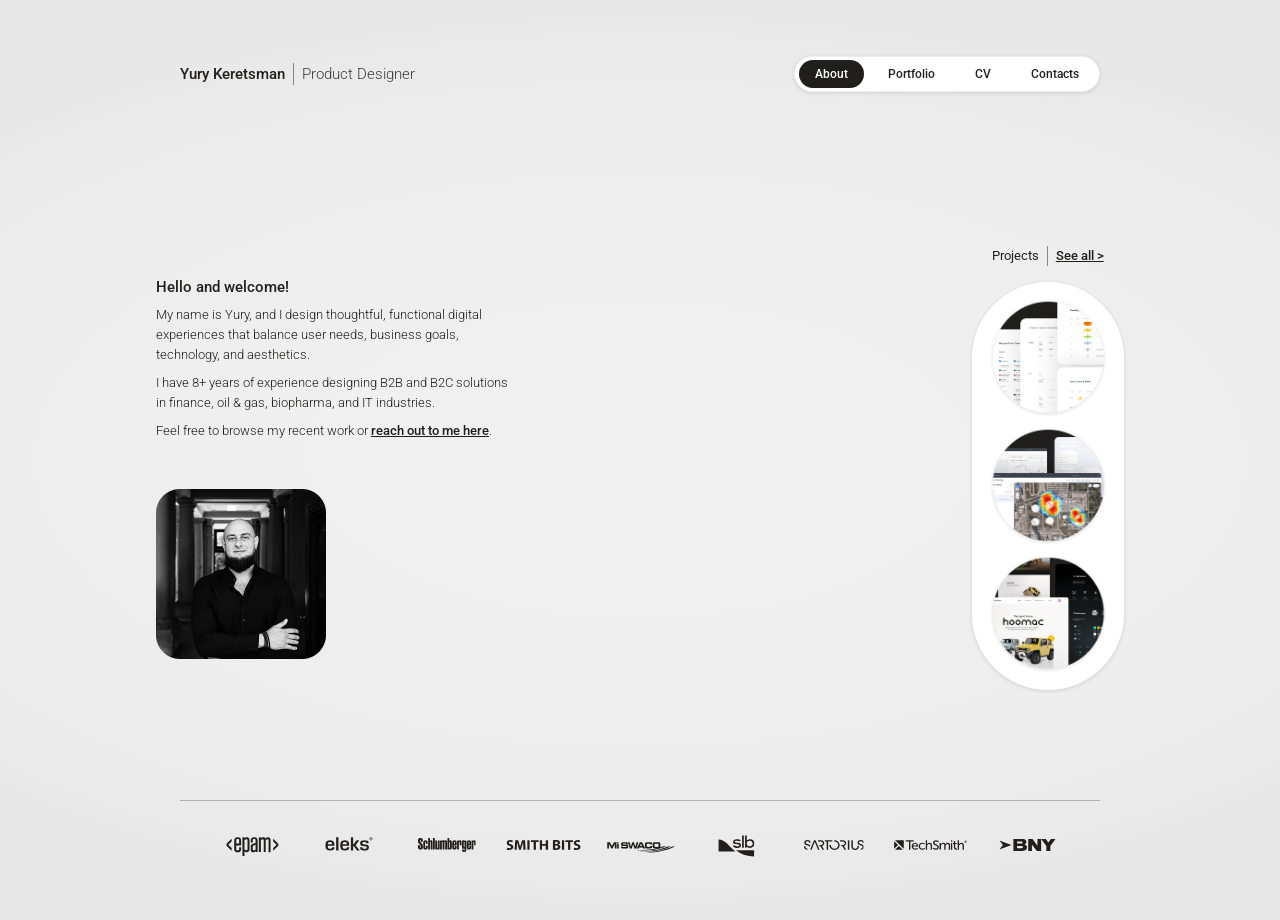
==== commit 67cbe8af: "Update index.html" ====
--- a/index.html
+++ b/index.html
@@ -45,7 +45,7 @@
               </p>
             </div>
             <img 
-              src="assets/YuryKeretsman.png" 
+              src="Assets/keretsman.png" 
               alt="Yury Keretsman Product Designer" 
               width="197" 
               height="197"
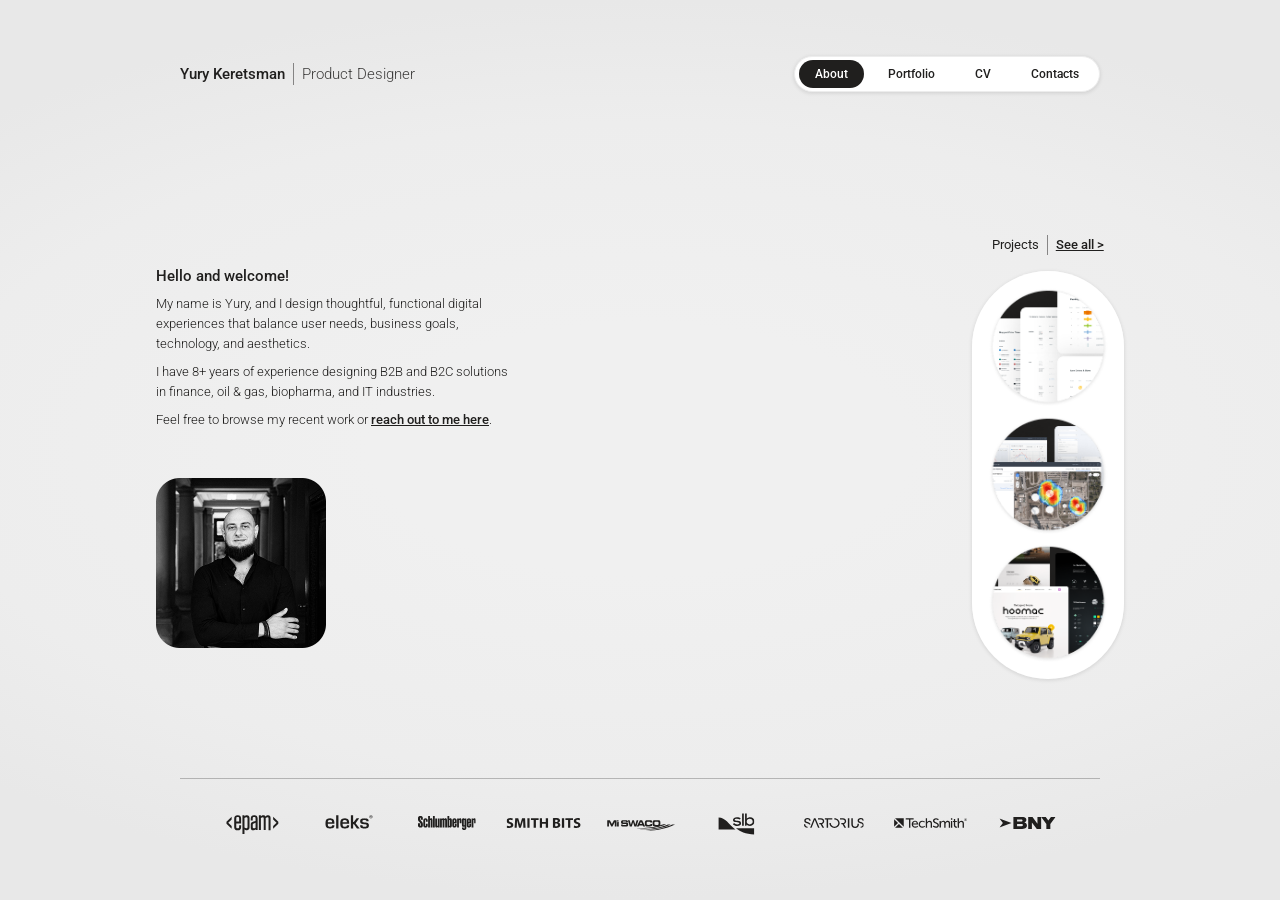
==== commit 69048e10: "Update index.html" ====
--- a/index.html
+++ b/index.html
@@ -2,7 +2,8 @@
 <html lang="en">
 <head>
   <meta charset="UTF-8">
-  <title>My Portfolio</title>
+  <meta name="viewport" content="width=device-width, initial-scale=1.0">
+  <title>Yury Keretsman | CV | Portfolio</title>
   <link rel="stylesheet" href="style.css">
   <link rel="icon" href="favicon.png" type="image/x-icon">
   <link href="https://fonts.googleapis.com/css?family=Roboto:300,400,500&display=swap" rel="stylesheet">
@@ -21,6 +22,7 @@
       <button class="tab" data-target="section3">CV</button>
       <button class="tab" data-target="section4">Contacts</button>
     </nav>
+    <div class="mobile-nav-overlay"></div>
   </header>
 
   <!-- Content Sections -->
--- a/style.css
+++ b/style.css
@@ -46,6 +46,22 @@
   box-shadow: 0 1px 4px 0 rgba(0, 0, 0, 0.12);
 }
 
+.mobile-nav-overlay {
+  display: none;
+  position: fixed;     /* Fixes it relative to the viewport */
+  bottom: 0px;           /* Sticks it to the bottom */
+  left: 0;             /* Aligns to the left edge */
+  z-index: 999;       /* Keeps it above other elements */
+  position: absolute;             /* ✅ new: sticks inside the scrollable container */
+  width: 100%;
+  height: calc(128px + env(safe-area-inset-bottom));
+  pointer-events: none;         /* doesn’t block mouse/scroll */
+  background: linear-gradient(
+    to bottom,
+    rgba(255, 255, 255, 0) 0%,
+    rgba(255,255,255,1) 70%
+  );
+}
 
 
 /* Tab buttons */
@@ -152,7 +168,7 @@
 /* Section 1 Wrapper */
 .section1-wrapper {
   width: 100%;
-  min-height: calc(100vh - 56px - 36px);
+  min-height: calc(100vh - 78px - 36px);
   display: flex;
   flex-direction: column;
   justify-content: flex-end;
@@ -948,7 +964,7 @@
   align-items: flex-start;
   gap: 8px;
   align-self: stretch;
-  width: 378px;
+  max-width: 378px;
 }
 .modal-textblock-headline {
   color: var(--black, #201F1E);
@@ -999,7 +1015,7 @@
 }
 
 .modal-hero-image {
-  width: 462px;
+  max-width: 462px;
   height: auto;
 }
 
@@ -1255,6 +1271,12 @@
 }
 
 @media (max-width: 780px) {
+
+  .modal-hero-image {
+    max-width: 320px;
+    height: auto;
+  }
+
   .footer-logo {
     max-height: 17px;
   }
@@ -1269,6 +1291,7 @@
   }
 
   .section3-wrapper {
+    height: calc(80vh - 20px - 56px - 36px - 32px);
     align-items: normal;
   }
 
@@ -1278,6 +1301,8 @@
     flex: 1 0 0;
     width: 100%;
     gap: 32px;
+    overflow-y: scroll;
+    padding-bottom: 64px;
   }
 
   .cv-experience-item {
@@ -1307,6 +1332,37 @@
 }
 
 @media (max-width: 600px) {
+
+  .mobile-nav-overlay {
+    display: block;
+  }
+
+  .section1-wrapper {
+  min-height: calc(80vh - 56px - 36px);
+}
+
+  .modal-hero-image {
+    display: none;
+  }
+
+  .modal-texts {
+    flex-direction: column;
+    gap: 32px;
+  }
+
+  .modal-data-section {
+    gap: 32px;
+    padding-left: 24px;
+    padding-right: 24px;
+  }
+
+  .carousel-prev { left: 12px; }
+  .carousel-next { right: 12px; }
+
+  .carousel-image {
+    width: 84%;
+  }
+
   #tab-bar {
     position: fixed;     /* Fixes it relative to the viewport */
     bottom: 0;           /* Sticks it to the bottom */
